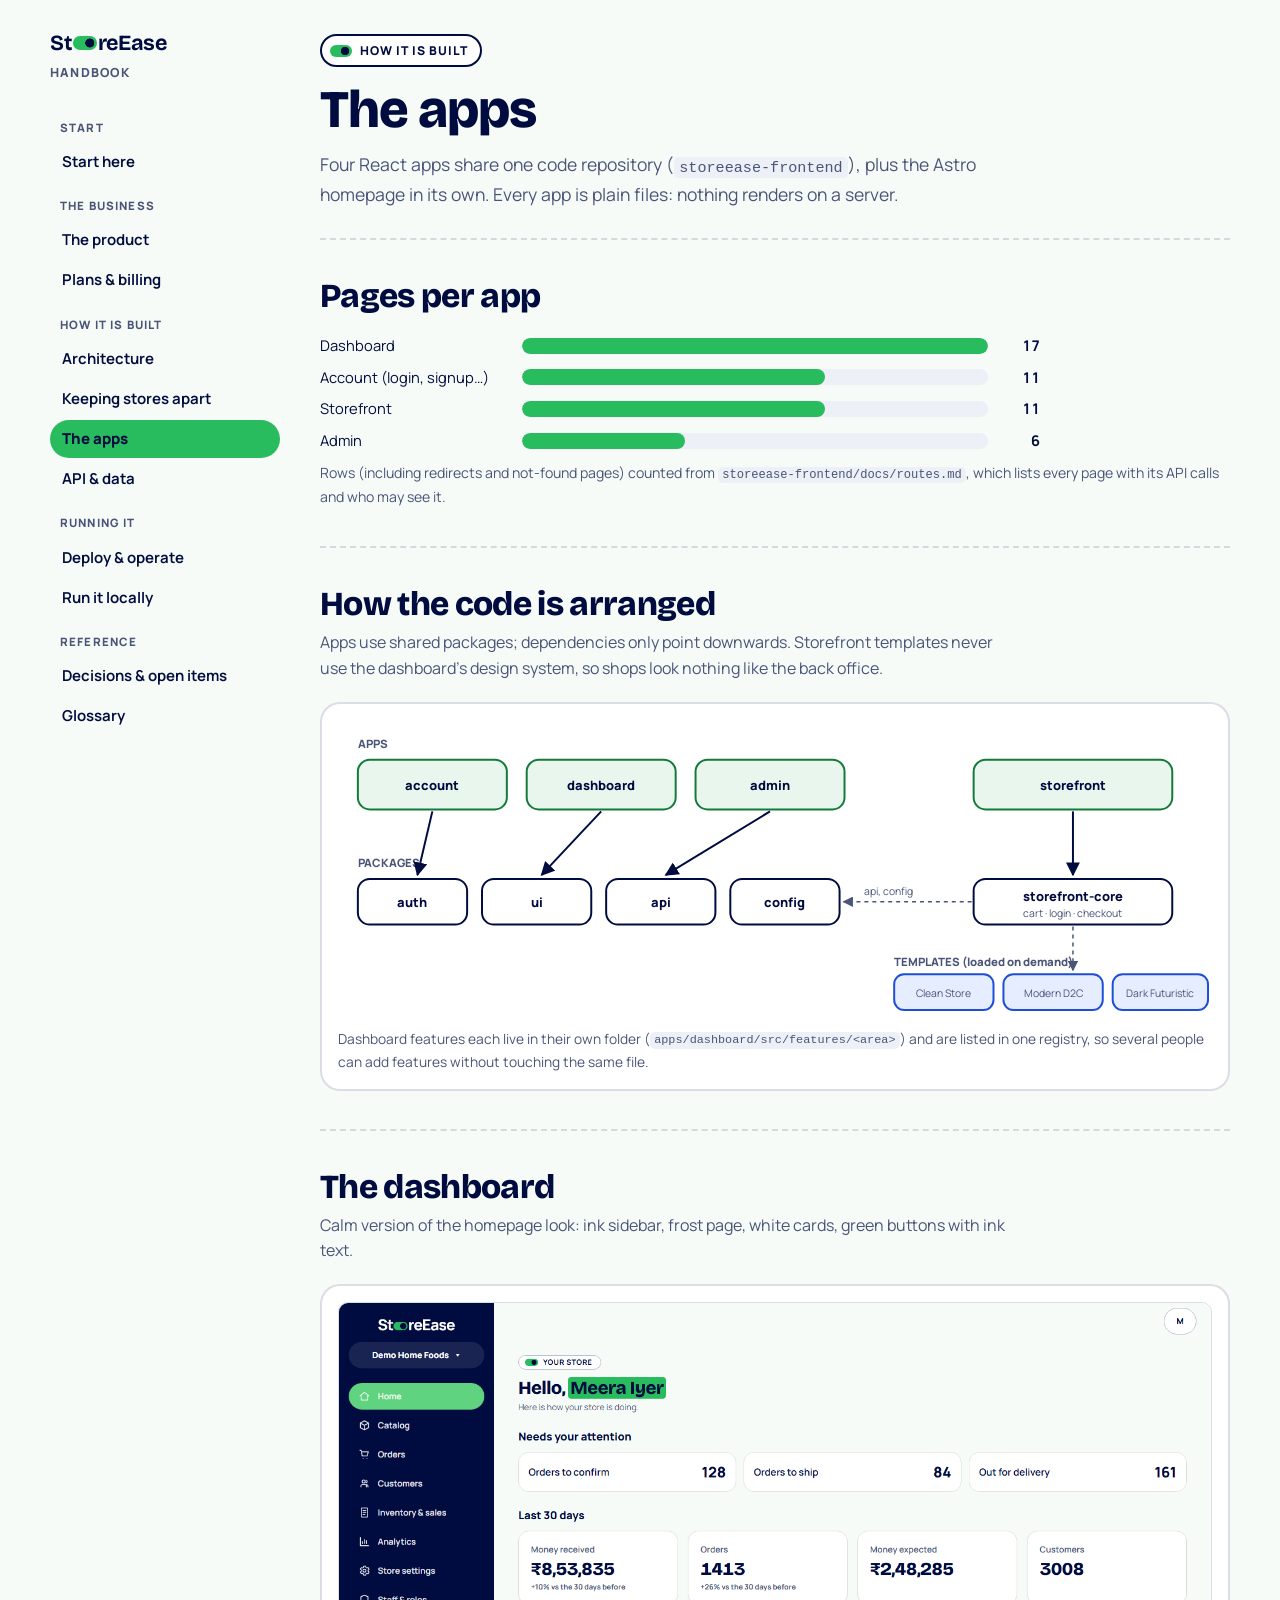
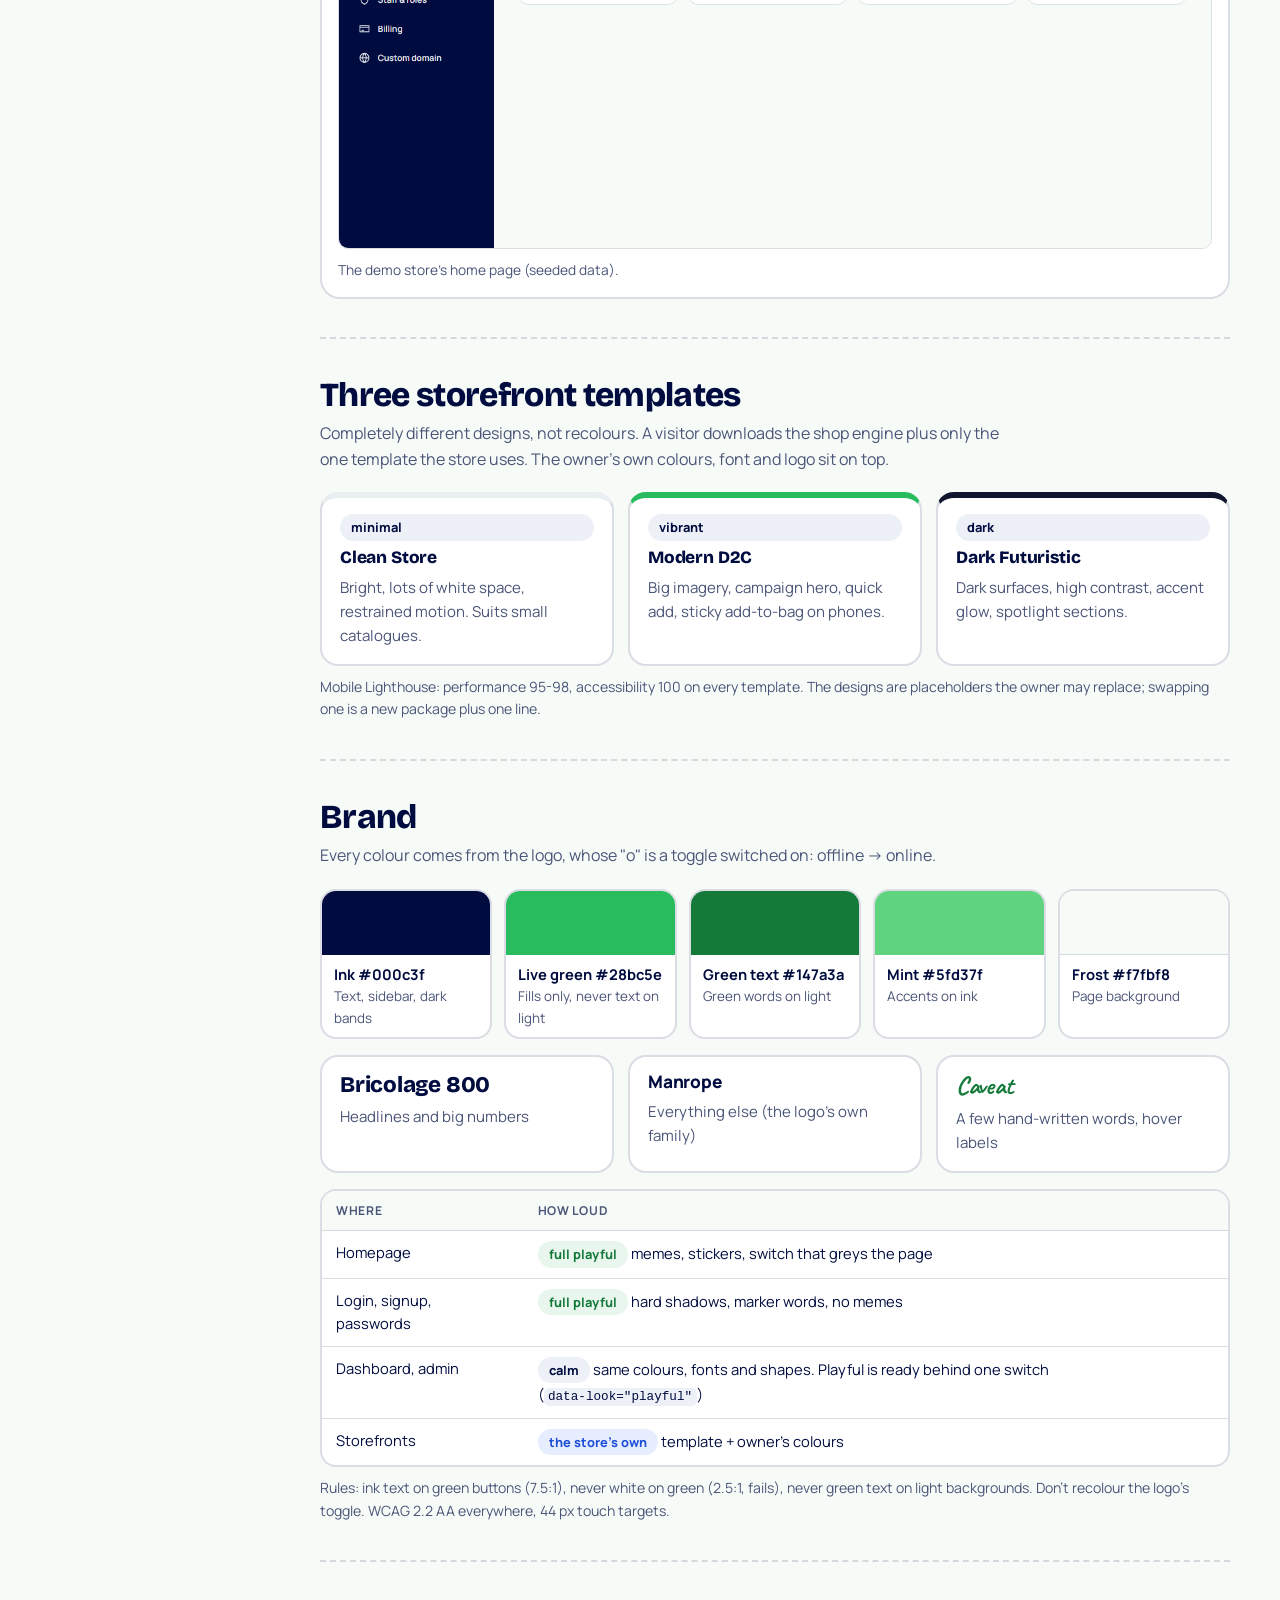
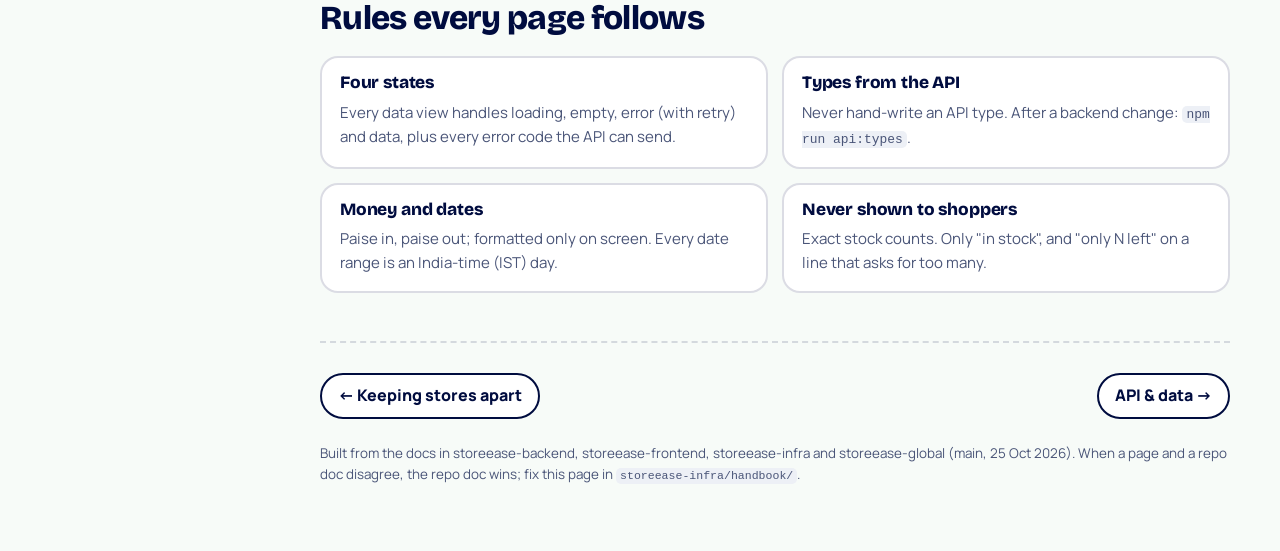
==== apps.html @ 4b49fdd0 "StoreEase handbook for GitHub Pages" ====
<!doctype html>
<html lang="en-IN">
<head>
<meta name="robots" content="noindex, nofollow">
<meta charset="utf-8">
<meta name="viewport" content="width=device-width, initial-scale=1, viewport-fit=cover">
<title>The Apps · StoreEase Handbook</title>
<meta name="claude:viewport-fit-sides" content="cover">
<link rel="preconnect" href="https://fonts.googleapis.com"><link rel="stylesheet" href="https://fonts.googleapis.com/css2?family=Bricolage+Grotesque:opsz,wght@12..96,800&family=Manrope:wght@400;500;600;700;800&family=Caveat:wght@700&display=swap">
<link rel="stylesheet" href="assets/handbook.css">
</head>
<body>
<div class="frame">
<aside class="side">
<a class="brand" href="index.html"><b>St<i></i>reEase</b><span>Handbook</span></a>
<nav class="nav" aria-label="Handbook pages">
<div class="grp">Start</div>
<a href="index.html">Start here</a>
<div class="grp">The business</div>
<a href="product.html">The product</a>
<a href="pricing.html">Plans & billing</a>
<div class="grp">How it is built</div>
<a href="architecture.html">Architecture</a>
<a href="tenancy.html">Keeping stores apart</a>
<a href="apps.html" aria-current="page">The apps</a>
<a href="backend.html">API & data</a>
<div class="grp">Running it</div>
<a href="deploy.html">Deploy & operate</a>
<a href="local.html">Run it locally</a>
<div class="grp">Reference</div>
<a href="decisions.html">Decisions & open items</a>
<a href="glossary.html">Glossary</a>
</nav>
</aside>
<main>
<header class="top">
  <span class="eyebrow">How it is built</span>
  <h1>The apps</h1>
  <p class="lead">Four React apps share one code repository (<code>storeease-frontend</code>), plus the Astro homepage in its own. Every app is plain files: nothing renders on a server.</p>
</header>

<section>
  <div class="sec-head"><h2>Pages per app</h2></div>
  <div class="bars" role="list">
    <div class="bar" role="listitem"><span>Dashboard</span><div class="t"><i style="width:100%"></i></div><b>17</b></div>
    <div class="bar" role="listitem"><span>Account (login, signup…)</span><div class="t"><i style="width:65%"></i></div><b>11</b></div>
    <div class="bar" role="listitem"><span>Storefront</span><div class="t"><i style="width:65%"></i></div><b>11</b></div>
    <div class="bar" role="listitem"><span>Admin</span><div class="t"><i style="width:35%"></i></div><b>6</b></div>
  </div>
  <p class="muted small" style="margin-top:10px">Rows (including redirects and not-found pages) counted from <code>storeease-frontend/docs/routes.md</code>, which lists every page with its API calls and who may see it.</p>
</section>

<section>
  <div class="sec-head"><h2>How the code is arranged</h2><p>Apps use shared packages; dependencies only point downwards. Storefront templates never use the dashboard's design system, so shops look nothing like the back office.</p></div>
  <figure class="fig" style="margin:0">
    <svg class="wide" viewBox="0 0 880 300" role="img" aria-label="Apps account, dashboard, admin use auth, ui, api, config packages; storefront uses storefront-core which lazy loads three templates">
      <defs><marker id="d1" viewBox="0 0 10 10" refX="9" refY="5" markerWidth="7" markerHeight="7" orient="auto"><path d="M0,0L10,5L0,10z" class="arrow"/></marker>
      <marker id="d2" viewBox="0 0 10 10" refX="9" refY="5" markerWidth="7" markerHeight="7" orient="auto"><path d="M0,0L10,5L0,10z" class="arrow-m"/></marker></defs>
      <text x="20" y="28" class="t-s" font-weight="800">APPS</text>
      <rect x="20" y="40" width="150" height="50" rx="12" class="box-g"/><text x="95" y="70" text-anchor="middle" class="t-b">account</text>
      <rect x="190" y="40" width="150" height="50" rx="12" class="box-g"/><text x="265" y="70" text-anchor="middle" class="t-b">dashboard</text>
      <rect x="360" y="40" width="150" height="50" rx="12" class="box-g"/><text x="435" y="70" text-anchor="middle" class="t-b">admin</text>
      <rect x="640" y="40" width="200" height="50" rx="12" class="box-g"/><text x="740" y="70" text-anchor="middle" class="t-b">storefront</text>
      <text x="20" y="148" class="t-s" font-weight="800">PACKAGES</text>
      <rect x="20" y="160" width="110" height="46" rx="12" class="box"/><text x="75" y="188" text-anchor="middle" class="t-b">auth</text>
      <rect x="145" y="160" width="110" height="46" rx="12" class="box"/><text x="200" y="188" text-anchor="middle" class="t-b">ui</text>
      <rect x="270" y="160" width="110" height="46" rx="12" class="box"/><text x="325" y="188" text-anchor="middle" class="t-b">api</text>
      <rect x="395" y="160" width="110" height="46" rx="12" class="box"/><text x="450" y="188" text-anchor="middle" class="t-b">config</text>
      <rect x="640" y="160" width="200" height="46" rx="12" class="box"/><text x="740" y="182" text-anchor="middle" class="t-b">storefront-core</text><text x="740" y="198" text-anchor="middle" class="t-xs">cart · login · checkout</text>
      <path d="M95 92 L80 156" class="wire" marker-end="url(#d1)"/><path d="M265 92 L205 156" class="wire" marker-end="url(#d1)"/><path d="M435 92 L330 156" class="wire" marker-end="url(#d1)"/>
      <path d="M740 92 V156" class="wire" marker-end="url(#d1)"/><path d="M638 183 H509" class="wire-d" marker-end="url(#d2)"/><text x="530" y="176" class="t-xs">api, config</text>
      <text x="560" y="248" class="t-s" font-weight="800">TEMPLATES (loaded on demand)</text>
      <rect x="560" y="256" width="100" height="36" rx="10" class="box-i"/><text x="610" y="279" text-anchor="middle" class="t-xs">Clean Store</text>
      <rect x="670" y="256" width="100" height="36" rx="10" class="box-i"/><text x="720" y="279" text-anchor="middle" class="t-xs">Modern D2C</text>
      <rect x="780" y="256" width="96" height="36" rx="10" class="box-i"/><text x="828" y="279" text-anchor="middle" class="t-xs">Dark Futuristic</text>
      <path d="M740 208 V252" class="wire-d" marker-end="url(#d2)"/>
    </svg>
    <figcaption>Dashboard features each live in their own folder (<code>apps/dashboard/src/features/&lt;area&gt;</code>) and are listed in one registry, so several people can add features without touching the same file.</figcaption>
  </figure>
</section>

<section>
  <div class="sec-head"><h2>The dashboard</h2><p>Calm version of the homepage look: ink sidebar, frost page, white cards, green buttons with ink text.</p></div>
  <figure class="fig" style="margin:0"><img src="assets/dashboard-home.png" alt="Dashboard home of the demo store: greeting, orders to confirm, ship and deliver, money received, orders, money expected and customers for the last 30 days" width="1440" height="900" loading="lazy"><figcaption>The demo store's home page (seeded data).</figcaption></figure>
</section>

<section>
  <div class="sec-head"><h2>Three storefront templates</h2><p>Completely different designs, not recolours. A visitor downloads the shop engine plus only the one template the store uses. The owner's own colours, font and logo sit on top.</p></div>
  <div class="grid g3">
    <div class="card" style="border-top:6px solid #e9eef0"><span class="chip">minimal</span><h3>Clean Store</h3><p>Bright, lots of white space, restrained motion. Suits small catalogues.</p></div>
    <div class="card" style="border-top:6px solid var(--green)"><span class="chip">vibrant</span><h3>Modern D2C</h3><p>Big imagery, campaign hero, quick add, sticky add-to-bag on phones.</p></div>
    <div class="card" style="border-top:6px solid #10162e"><span class="chip">dark</span><h3>Dark Futuristic</h3><p>Dark surfaces, high contrast, accent glow, spotlight sections.</p></div>
  </div>
  <p class="muted small" style="margin-top:10px">Mobile Lighthouse: performance 95-98, accessibility 100 on every template. The designs are placeholders the owner may replace; swapping one is a new package plus one line.</p>
</section>

<section>
  <div class="sec-head"><h2>Brand</h2><p>Every colour comes from the logo, whose "o" is a toggle switched on: offline → online.</p></div>
  <div class="sw">
    <div><i style="background:#000c3f"></i><p><b>Ink #000c3f</b>Text, sidebar, dark bands</p></div>
    <div><i style="background:#28bc5e"></i><p><b>Live green #28bc5e</b>Fills only, never text on light</p></div>
    <div><i style="background:#147a3a"></i><p><b>Green text #147a3a</b>Green words on light</p></div>
    <div><i style="background:#5fd37f"></i><p><b>Mint #5fd37f</b>Accents on ink</p></div>
    <div><i style="background:#f7fbf8;border-bottom:1px solid var(--line)"></i><p><b>Frost #f7fbf8</b>Page background</p></div>
  </div>
  <div class="grid g3" style="margin-top:16px">
    <div class="card"><h3 style="font-family:var(--font-display);font-size:1.4rem">Bricolage 800</h3><p>Headlines and big numbers</p></div>
    <div class="card"><h3 style="font-family:var(--font-body)">Manrope</h3><p>Everything else (the logo's own family)</p></div>
    <div class="card"><h3 class="script" style="font-size:1.6rem">Caveat</h3><p>A few hand-written words, hover labels</p></div>
  </div>
  <div class="tbl" style="margin-top:16px"><table>
    <thead><tr><th>Where</th><th>How loud</th></tr></thead>
    <tbody>
      <tr><td>Homepage</td><td><span class="chip c-ok">full playful</span> memes, stickers, switch that greys the page</td></tr>
      <tr><td>Login, signup, passwords</td><td><span class="chip c-ok">full playful</span> hard shadows, marker words, no memes</td></tr>
      <tr><td>Dashboard, admin</td><td><span class="chip">calm</span> same colours, fonts and shapes. Playful is ready behind one switch (<code>data-look="playful"</code>)</td></tr>
      <tr><td>Storefronts</td><td><span class="chip c-info">the store's own</span> template + owner's colours</td></tr>
    </tbody></table></div>
  <p class="muted small" style="margin-top:10px">Rules: ink text on green buttons (7.5:1), never white on green (2.5:1, fails), never green text on light backgrounds. Don't recolour the logo's toggle. WCAG 2.2 AA everywhere, 44 px touch targets.</p>
</section>

<section>
  <div class="sec-head"><h2>Rules every page follows</h2></div>
  <div class="grid g2">
    <div class="card"><h3>Four states</h3><p>Every data view handles loading, empty, error (with retry) and data, plus every error code the API can send.</p></div>
    <div class="card"><h3>Types from the API</h3><p>Never hand-write an API type. After a backend change: <code>npm run api:types</code>.</p></div>
    <div class="card"><h3>Money and dates</h3><p>Paise in, paise out; formatted only on screen. Every date range is an India-time (IST) day.</p></div>
    <div class="card"><h3>Never shown to shoppers</h3><p>Exact stock counts. Only "in stock", and "only N left" on a line that asks for too many.</p></div>
  </div>
</section>

<nav class="pager" aria-label="Next and previous page"><a href="tenancy.html">← Keeping stores apart</a><a href="backend.html">API & data →</a></nav>
<footer class="foot">Built from the docs in storeease-backend, storeease-frontend, storeease-infra and storeease-global (main, 25 Oct 2026). When a page and a repo doc disagree, the repo doc wins; fix this page in <code>storeease-infra/handbook/</code>.</footer>
</main>
</div>
</body>
</html>
---- assets/handbook.css ----
/* StoreEase Handbook. Layout: sticky page list on the left (top strip on phones), one reading column.
   Brand tokens copied from storeease-global/src/styles/tokens.css: ink, live green, mint, frost.
   Type: Bricolage Grotesque 800 (display), Manrope (body), Caveat (one accent line per page). */
:root{
  --ink:#000c3f; --green:#28bc5e; --green-text:#147a3a; --mint:#5fd37f;
  --bg:#f7fbf8; --paper:#ffffff; --fg:#000c3f; --muted:#4a5578; --line:rgb(0 12 63 / .14);
  --tint:#e8f6ed; --chip:#edf0f6; --shadow:#000c3f;
  --warn:#8a4b00; --warn-tint:#fff1d6; --danger:#b42318; --danger-tint:#fde8e6; --info:#1d4ed8; --info-tint:#e6edff;
  --font-display:'Bricolage Grotesque','Manrope',system-ui,sans-serif;
  --font-body:'Manrope',system-ui,-apple-system,'Segoe UI',sans-serif;
  --font-script:'Caveat','Segoe Print',cursive;
  --mono:ui-monospace,'Cascadia Mono',Consolas,monospace;
  color-scheme:light;
}
@media (prefers-color-scheme: dark){:root:not([data-theme="light"]){
  --bg:#050c2b; --paper:#0d1640; --fg:#eef4f0; --muted:#a9b3d1; --line:rgb(238 244 240 / .16);
  --tint:#0f3322; --chip:#1a2452; --shadow:#000000; --green-text:#5fd37f;
  --warn:#ffc46b; --warn-tint:#3a2a0c; --danger:#ff8a80; --danger-tint:#3d1512; --info:#93b0ff; --info-tint:#16245a; color-scheme:dark}}
:root[data-theme="dark"]{
  --bg:#050c2b; --paper:#0d1640; --fg:#eef4f0; --muted:#a9b3d1; --line:rgb(238 244 240 / .16);
  --tint:#0f3322; --chip:#1a2452; --shadow:#000000; --green-text:#5fd37f;
  --warn:#ffc46b; --warn-tint:#3a2a0c; --danger:#ff8a80; --danger-tint:#3d1512; --info:#93b0ff; --info-tint:#16245a; color-scheme:dark}

*{box-sizing:border-box}
html{scroll-padding-top:72px}
body{margin:0;background:var(--bg);color:var(--fg);font-family:var(--font-body);font-size:16px;line-height:1.6;
  padding-left:max(16px,env(safe-area-inset-left,0px));padding-right:max(16px,env(safe-area-inset-right,0px))}
h1,h2,h3{font-family:var(--font-display);font-weight:800;letter-spacing:-.02em;line-height:1.08;text-wrap:balance;margin:0}
h1{font-size:clamp(2rem,1.3rem + 3vw,3.3rem)}
h2{font-size:clamp(1.5rem,1.15rem + 1.4vw,2.1rem)}
h3{font-size:1.08rem;letter-spacing:-.01em}
p{margin:0}
a{color:var(--green-text);text-underline-offset:3px}
code{font-family:var(--mono);font-size:.86em;background:var(--chip);padding:.1em .35em;border-radius:5px;overflow-wrap:anywhere}
pre{margin:0;background:var(--chip);border-radius:12px;padding:12px 14px;overflow-x:auto;font-family:var(--mono);font-size:.84rem;line-height:1.55}
pre code{background:none;padding:0}
:focus-visible{outline:3px solid var(--info);outline-offset:2px;border-radius:6px}

/* frame */
.frame{max-width:1180px;margin:0 auto;display:grid;grid-template-columns:230px minmax(0,1fr);gap:40px}
.side{position:sticky;top:0;align-self:start;height:100vh;overflow-y:auto;padding-block:26px 30px}
.brand{display:flex;flex-direction:column;gap:2px;text-decoration:none;color:var(--fg);margin-bottom:22px}
.brand b{font-family:var(--font-display);font-size:1.35rem;letter-spacing:-.02em}
.brand b i{font-style:normal;display:inline-block;width:1.15em;height:.62em;border-radius:999px;background:var(--green) radial-gradient(circle at 70% 50%,var(--ink) 0 .2em,transparent .22em);vertical-align:.02em;margin:0 .02em}
.brand span{font-size:.78rem;font-weight:800;letter-spacing:.1em;text-transform:uppercase;color:var(--muted)}
.nav{display:grid;gap:2px}
.nav .grp{font-size:.72rem;font-weight:800;letter-spacing:.1em;text-transform:uppercase;color:var(--muted);margin:14px 0 4px 10px}
.nav a{display:block;text-decoration:none;color:var(--fg);font-weight:650;font-size:.94rem;padding:7px 12px;border-radius:999px}
.nav a:hover{background:var(--tint)}
.nav a[aria-current="page"]{background:var(--green);color:var(--ink);font-weight:800}
main{padding-block:34px 70px;min-width:0}
@media (max-width:980px){
  .frame{grid-template-columns:1fr;gap:0}
  .side{position:sticky;top:env(safe-area-inset-top,0px);height:auto;z-index:5;background:var(--bg);padding-block:10px;border-bottom:2px solid var(--line);
    display:flex;align-items:center;gap:14px;overflow-x:auto;scrollbar-width:none;margin-inline:calc(-1 * max(16px,env(safe-area-inset-left,0px)));padding-inline:16px}
  .brand{margin:0;flex:none}
  .brand span{display:none}
  .nav{display:flex;gap:6px;flex:none}
  .nav .grp{display:none}
  .nav a{white-space:nowrap;border:2px solid var(--line)}
  body::before{content:"";position:fixed;inset:0 0 auto;height:env(safe-area-inset-top,0px);z-index:10;background:var(--bg)}
}

/* page parts */
.eyebrow{display:inline-flex;align-items:center;gap:8px;padding:5px 12px 5px 8px;border:2px solid var(--fg);border-radius:999px;font-size:.76rem;font-weight:800;letter-spacing:.08em;text-transform:uppercase;background:var(--paper);margin-bottom:14px}
.eyebrow::before{content:"";width:22px;height:12px;border-radius:999px;background:var(--green) radial-gradient(circle at 15px 6px,var(--ink) 0 4px,transparent 4.5px)}
.hl{background:var(--green);color:var(--ink);padding:0 .14em;border-radius:.18em;-webkit-box-decoration-break:clone;box-decoration-break:clone}
.script{font-family:var(--font-script);color:var(--green-text);font-size:1.45em;line-height:1}
.lead{font-size:1.1rem;color:var(--muted);max-width:64ch;margin-top:12px}
.muted{color:var(--muted)}
.small{font-size:.88rem}
section{padding-block:38px;border-top:2px dashed var(--line)}
header.top{padding-bottom:30px}
.sec-head{display:grid;gap:8px;margin-bottom:20px;max-width:70ch}
.sec-head p{color:var(--muted)}
.prose{max-width:68ch;display:grid;gap:12px}
.prose ul{margin:0;padding-left:20px;display:grid;gap:6px}

/* grids & cards */
.grid{display:grid;gap:14px}
.g2{grid-template-columns:repeat(2,minmax(0,1fr))}
.g3{grid-template-columns:repeat(3,minmax(0,1fr))}
.g4{grid-template-columns:repeat(4,minmax(0,1fr))}
@media (max-width:860px){.g3,.g4{grid-template-columns:repeat(2,minmax(0,1fr))}}
@media (max-width:560px){.g2,.g3,.g4{grid-template-columns:1fr}}
.card{background:var(--paper);border:2px solid var(--line);border-radius:18px;padding:16px 18px;display:grid;gap:8px;align-content:start;min-width:0}
.card p,.card li{color:var(--muted);font-size:.94rem}
.card ul{margin:0;padding-left:18px;display:grid;gap:4px}
.card .ic{font-size:1.7rem;line-height:1}
.card.bold{border-color:var(--fg);box-shadow:4px 4px 0 var(--shadow)}
.card.green{background:var(--tint);border-color:var(--green-text)}
a.card{text-decoration:none;color:var(--fg);transition:transform .15s,box-shadow .15s}
a.card:hover{transform:translate(-2px,-2px);box-shadow:5px 5px 0 var(--shadow);border-color:var(--fg)}
a.card .go{font-weight:800;color:var(--green-text);font-size:.9rem}
.stat{background:var(--paper);border:2px solid var(--fg);border-radius:16px;padding:14px 16px;box-shadow:4px 4px 0 var(--shadow)}
.stat b{display:block;font-family:var(--font-display);font-size:1.9rem;line-height:1.05;font-variant-numeric:tabular-nums}
.stat span{font-size:.86rem;color:var(--muted);font-weight:650}

/* chips */
.chips{display:flex;flex-wrap:wrap;gap:6px}
.chip{display:inline-flex;align-items:center;gap:6px;padding:3px 11px;border-radius:999px;font-size:.8rem;font-weight:750;background:var(--chip);color:var(--fg);white-space:nowrap}
.c-ok{background:var(--tint);color:var(--green-text)}
.c-warn{background:var(--warn-tint);color:var(--warn)}
.c-bad{background:var(--danger-tint);color:var(--danger)}
.c-info{background:var(--info-tint);color:var(--info)}

/* callouts */
.callout{border-radius:16px;padding:14px 16px;display:grid;gap:4px;font-size:.95rem;max-width:72ch}
.callout b{font-size:1rem}
.callout.warn{background:var(--warn-tint);color:var(--warn)}
.callout.bad{background:var(--danger-tint);color:var(--danger)}
.callout.info{background:var(--info-tint);color:var(--info)}
.callout.ok{background:var(--tint);color:var(--green-text)}

/* tables */
.tbl{overflow-x:auto;border:2px solid var(--line);border-radius:16px;background:var(--paper)}
table{border-collapse:collapse;width:100%;font-size:.92rem}
th,td{text-align:left;padding:10px 14px;border-bottom:1px solid var(--line);vertical-align:top}
th{font-size:.76rem;letter-spacing:.06em;text-transform:uppercase;color:var(--muted);background:var(--bg)}
tr:last-child td{border-bottom:0}
td.num{font-variant-numeric:tabular-nums;text-align:right;white-space:nowrap}

/* flows (CSS diagrams that wrap on phones) */
.flow{display:flex;flex-wrap:wrap;align-items:stretch;gap:8px}
.flow .step{flex:1 1 140px;background:var(--paper);border:2px solid var(--fg);border-radius:14px;padding:10px 12px;display:grid;gap:3px;align-content:start;min-width:0}
.flow .step b{font-size:.95rem}
.flow .step span{font-size:.84rem;color:var(--muted)}
.flow .step.g{background:var(--tint);border-color:var(--green-text)}
.flow .step.w{background:var(--warn-tint);border-color:var(--warn)}
.flow .step.r{background:var(--danger-tint);border-color:var(--danger)}
.flow .arr{align-self:center;font-weight:800;color:var(--muted);flex:none}
@media (max-width:560px){.flow{flex-direction:column}.flow .arr{transform:rotate(90deg);align-self:center}}
.n{display:inline-grid;place-items:center;width:24px;height:24px;border-radius:50%;background:var(--ink);color:#f7fbf8;font-size:.78rem;font-weight:800;flex:none}
:root[data-theme="dark"] .n{background:var(--green);color:var(--ink)}
@media (prefers-color-scheme: dark){:root:not([data-theme="light"]) .n{background:var(--green);color:var(--ink)}}

/* figures */
.fig{margin:0;background:var(--paper);border:2px solid var(--line);border-radius:20px;padding:16px;overflow-x:auto}
.fig svg{display:block;width:100%;height:auto}
.fig svg.wide{min-width:720px}
.fig figcaption{font-size:.86rem;color:var(--muted);margin-top:10px}
.fig img{display:block;width:100%;height:auto;border-radius:10px;border:1px solid var(--line)}
svg text{font-family:var(--font-body);fill:var(--fg)}
svg .t-h{font-family:var(--font-display);font-weight:800;font-size:15px}
svg .t-s{font-size:11.5px;fill:var(--muted)}
svg .t-xs{font-size:10.5px;fill:var(--muted)}
svg .t-b{font-weight:800;font-size:13px}
svg .box{fill:var(--paper);stroke:var(--fg);stroke-width:2}
svg .box-g{fill:var(--tint);stroke:var(--green-text);stroke-width:2}
svg .box-i{fill:var(--info-tint);stroke:var(--info);stroke-width:2}
svg .box-w{fill:var(--warn-tint);stroke:var(--warn);stroke-width:2}
svg .box-r{fill:var(--danger-tint);stroke:var(--danger);stroke-width:2}
svg .zone{fill:none;stroke:var(--muted);stroke-width:1.5;stroke-dasharray:6 5}
svg .wire{stroke:var(--fg);stroke-width:2;fill:none}
svg .wire-g{stroke:var(--green);stroke-width:3;fill:none}
svg .wire-d{stroke:var(--muted);stroke-width:1.5;fill:none;stroke-dasharray:4 4}
svg .arrow{fill:var(--fg)} svg .arrow-g{fill:var(--green)} svg .arrow-m{fill:var(--muted)}
svg .pill{fill:var(--chip)} svg .track{fill:var(--green)} svg .ink{fill:#000c3f}

/* bars */
.bars{display:grid;gap:8px;max-width:720px}
.bar{display:grid;grid-template-columns:190px minmax(0,1fr) 40px;gap:12px;align-items:center;font-size:.92rem}
.bar .t{height:16px;background:var(--chip);border-radius:999px;overflow:hidden}
.bar .t i{display:block;height:100%;background:var(--green);border-radius:999px}
.bar b{font-variant-numeric:tabular-nums;text-align:right}
@media (max-width:520px){.bar{grid-template-columns:1fr 40px}.bar .t{grid-column:1/-1;order:3}}

/* swatches */
.sw{display:grid;grid-template-columns:repeat(auto-fill,minmax(150px,1fr));gap:12px}
.sw div{border:2px solid var(--line);border-radius:16px;overflow:hidden;background:var(--paper)}
.sw i{display:block;height:64px}
.sw p{padding:8px 12px;font-size:.84rem;color:var(--muted)}
.sw p b{display:block;color:var(--fg);font-size:.92rem}

/* pager */
.pager{display:flex;justify-content:space-between;gap:12px;flex-wrap:wrap;padding-top:30px;border-top:2px dashed var(--line);margin-top:10px}
.pager a{text-decoration:none;font-weight:800;border:2px solid var(--fg);border-radius:999px;padding:8px 16px;color:var(--fg);background:var(--paper)}
.pager a:hover{background:var(--green);color:var(--ink)}
footer.foot{margin-top:24px;font-size:.84rem;color:var(--muted)}
@media (prefers-reduced-motion:reduce){*{transition:none!important}}
/* phones: wide tables scroll inside their box instead of squeezing code letter by letter */
.tbl table:has(thead){min-width:620px}
td code{overflow-wrap:normal;white-space:nowrap}
.tbl table:not(:has(thead)) td:first-child{width:30%;min-width:120px}
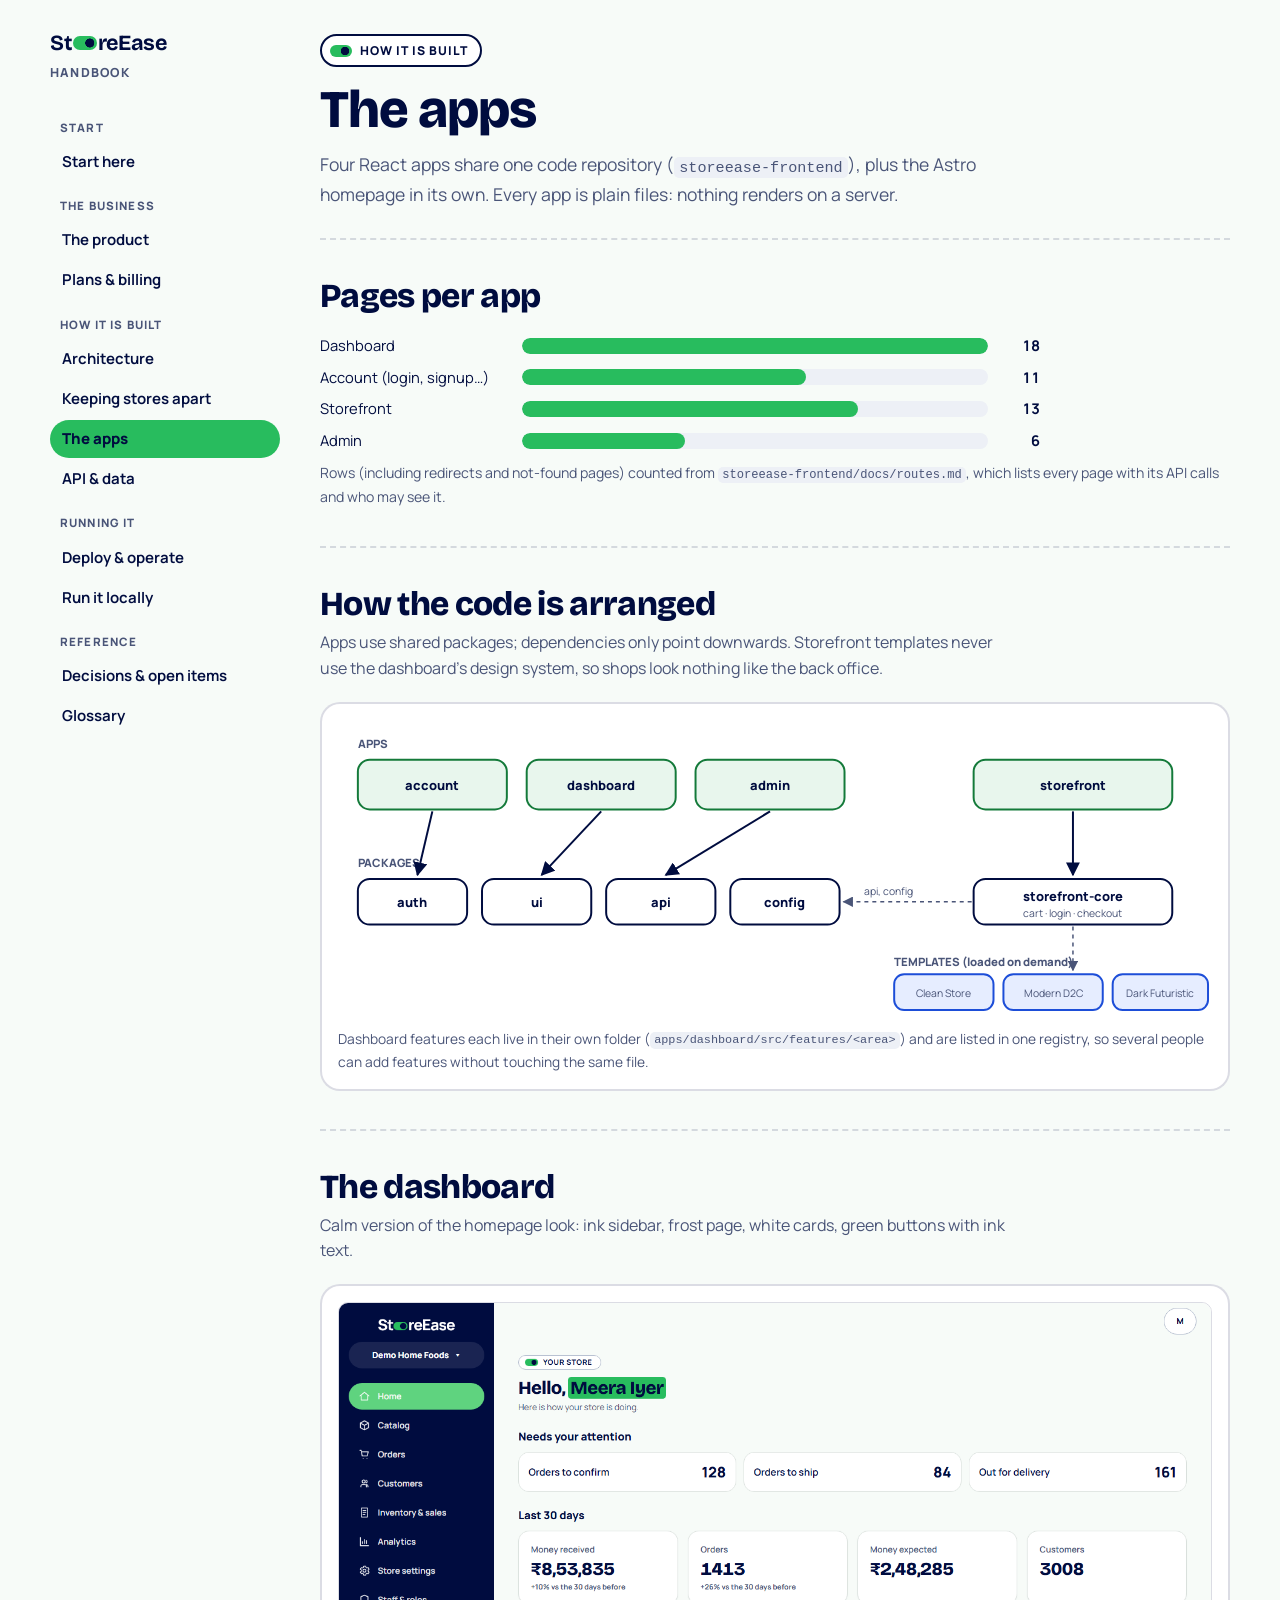
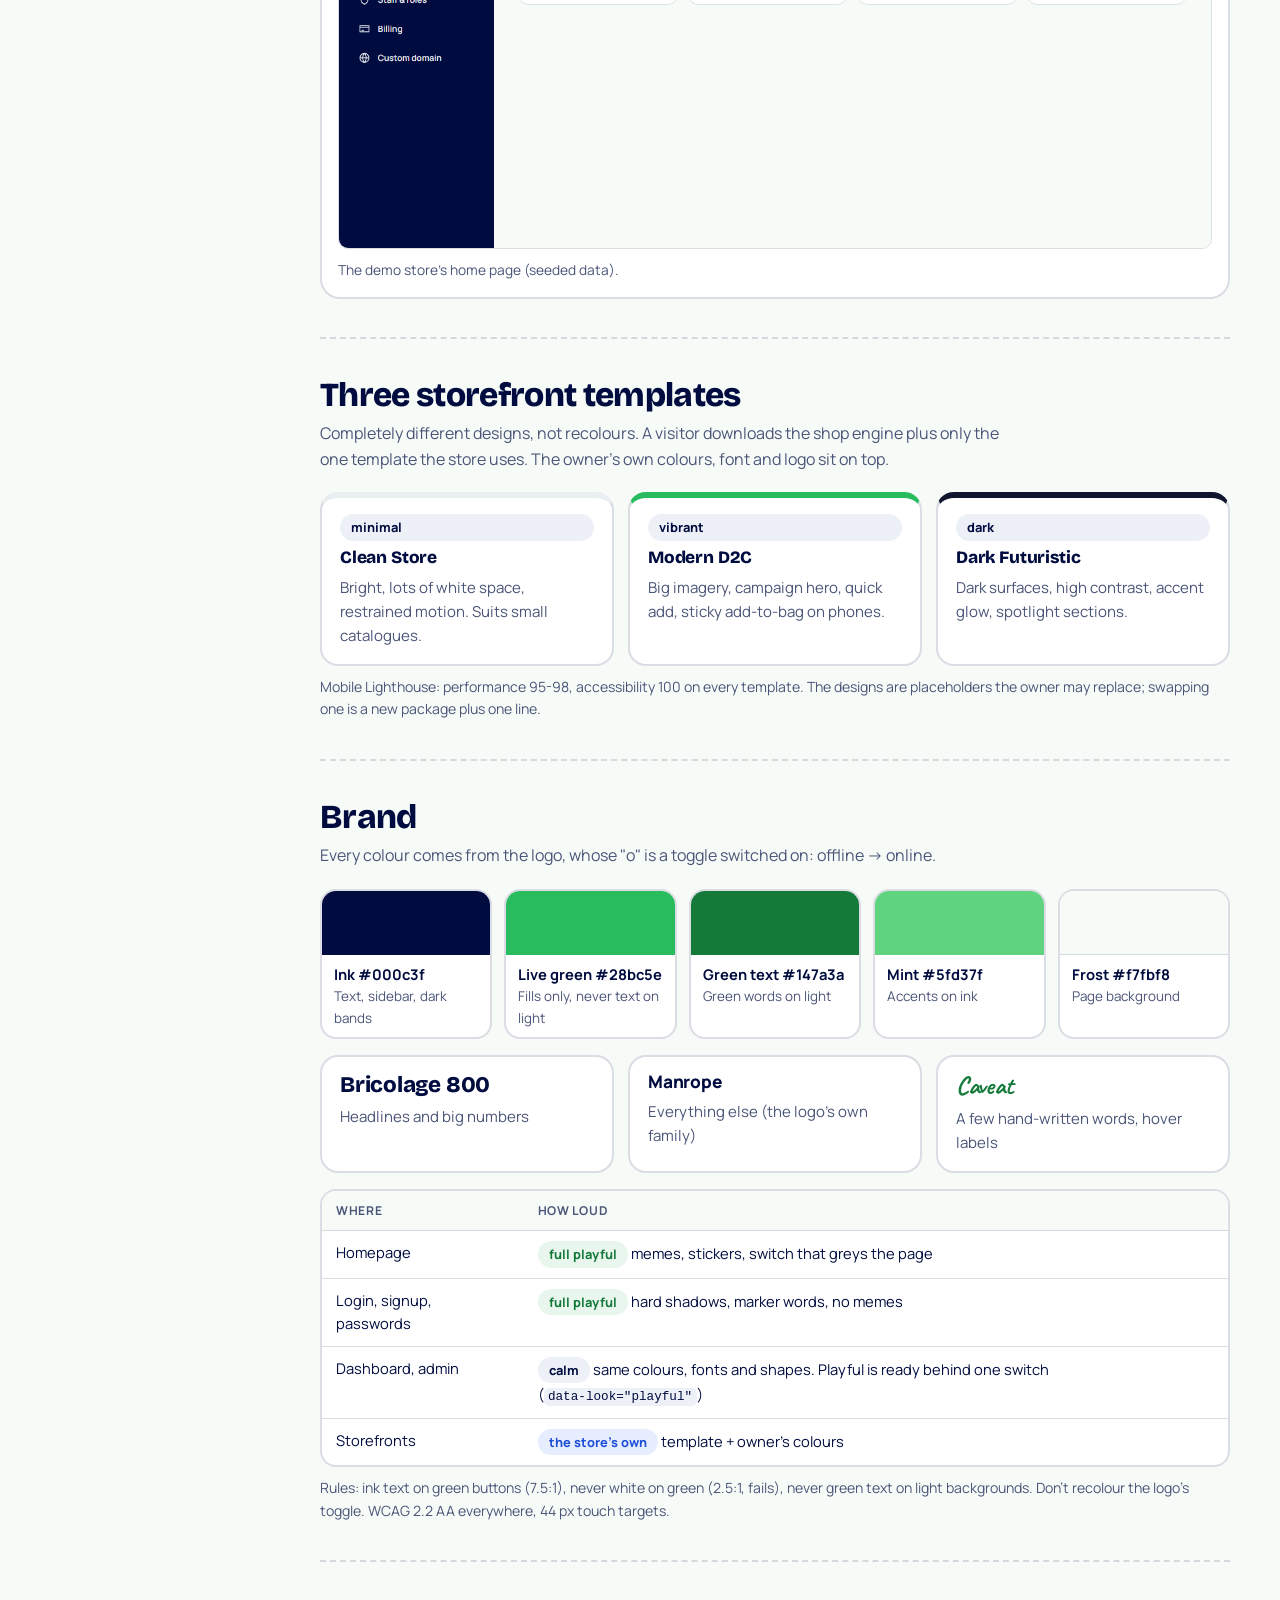
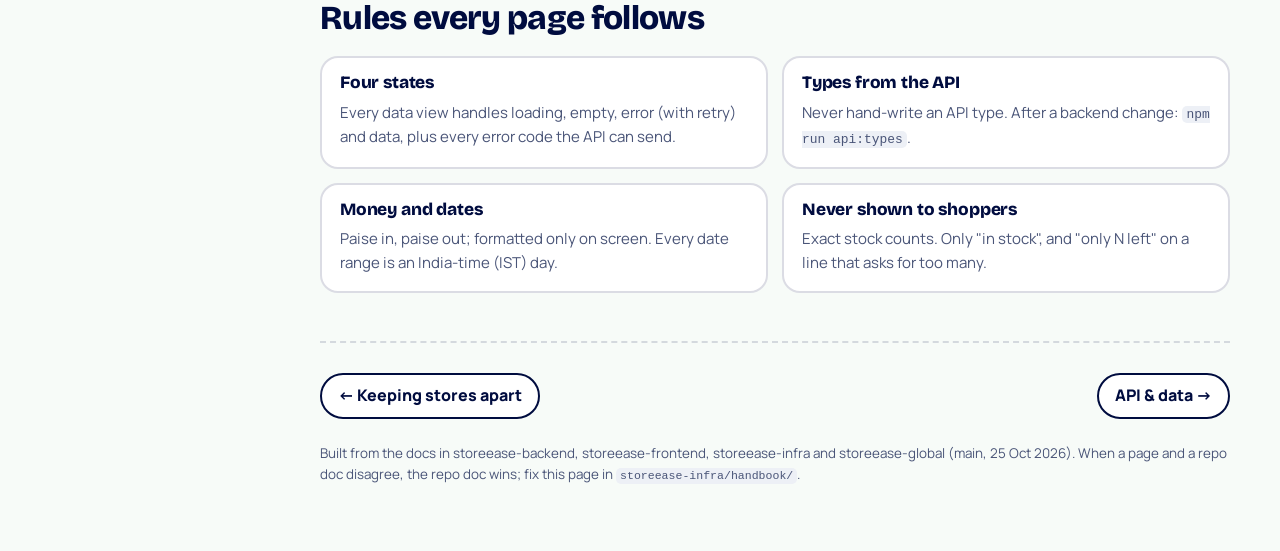
==== commit cc97acb5: "Handbook: round 3 (shop payments, returns and replacements, private bucket, Razorpay go-live) Co-Aut" ====
--- a/apps.html
+++ b/apps.html
@@ -42,9 +42,9 @@
 <section>
   <div class="sec-head"><h2>Pages per app</h2></div>
   <div class="bars" role="list">
-    <div class="bar" role="listitem"><span>Dashboard</span><div class="t"><i style="width:100%"></i></div><b>17</b></div>
-    <div class="bar" role="listitem"><span>Account (login, signup…)</span><div class="t"><i style="width:65%"></i></div><b>11</b></div>
-    <div class="bar" role="listitem"><span>Storefront</span><div class="t"><i style="width:65%"></i></div><b>11</b></div>
+    <div class="bar" role="listitem"><span>Dashboard</span><div class="t"><i style="width:100%"></i></div><b>18</b></div>
+    <div class="bar" role="listitem"><span>Account (login, signup…)</span><div class="t"><i style="width:61%"></i></div><b>11</b></div>
+    <div class="bar" role="listitem"><span>Storefront</span><div class="t"><i style="width:72%"></i></div><b>13</b></div>
     <div class="bar" role="listitem"><span>Admin</span><div class="t"><i style="width:35%"></i></div><b>6</b></div>
   </div>
   <p class="muted small" style="margin-top:10px">Rows (including redirects and not-found pages) counted from <code>storeease-frontend/docs/routes.md</code>, which lists every page with its API calls and who may see it.</p>
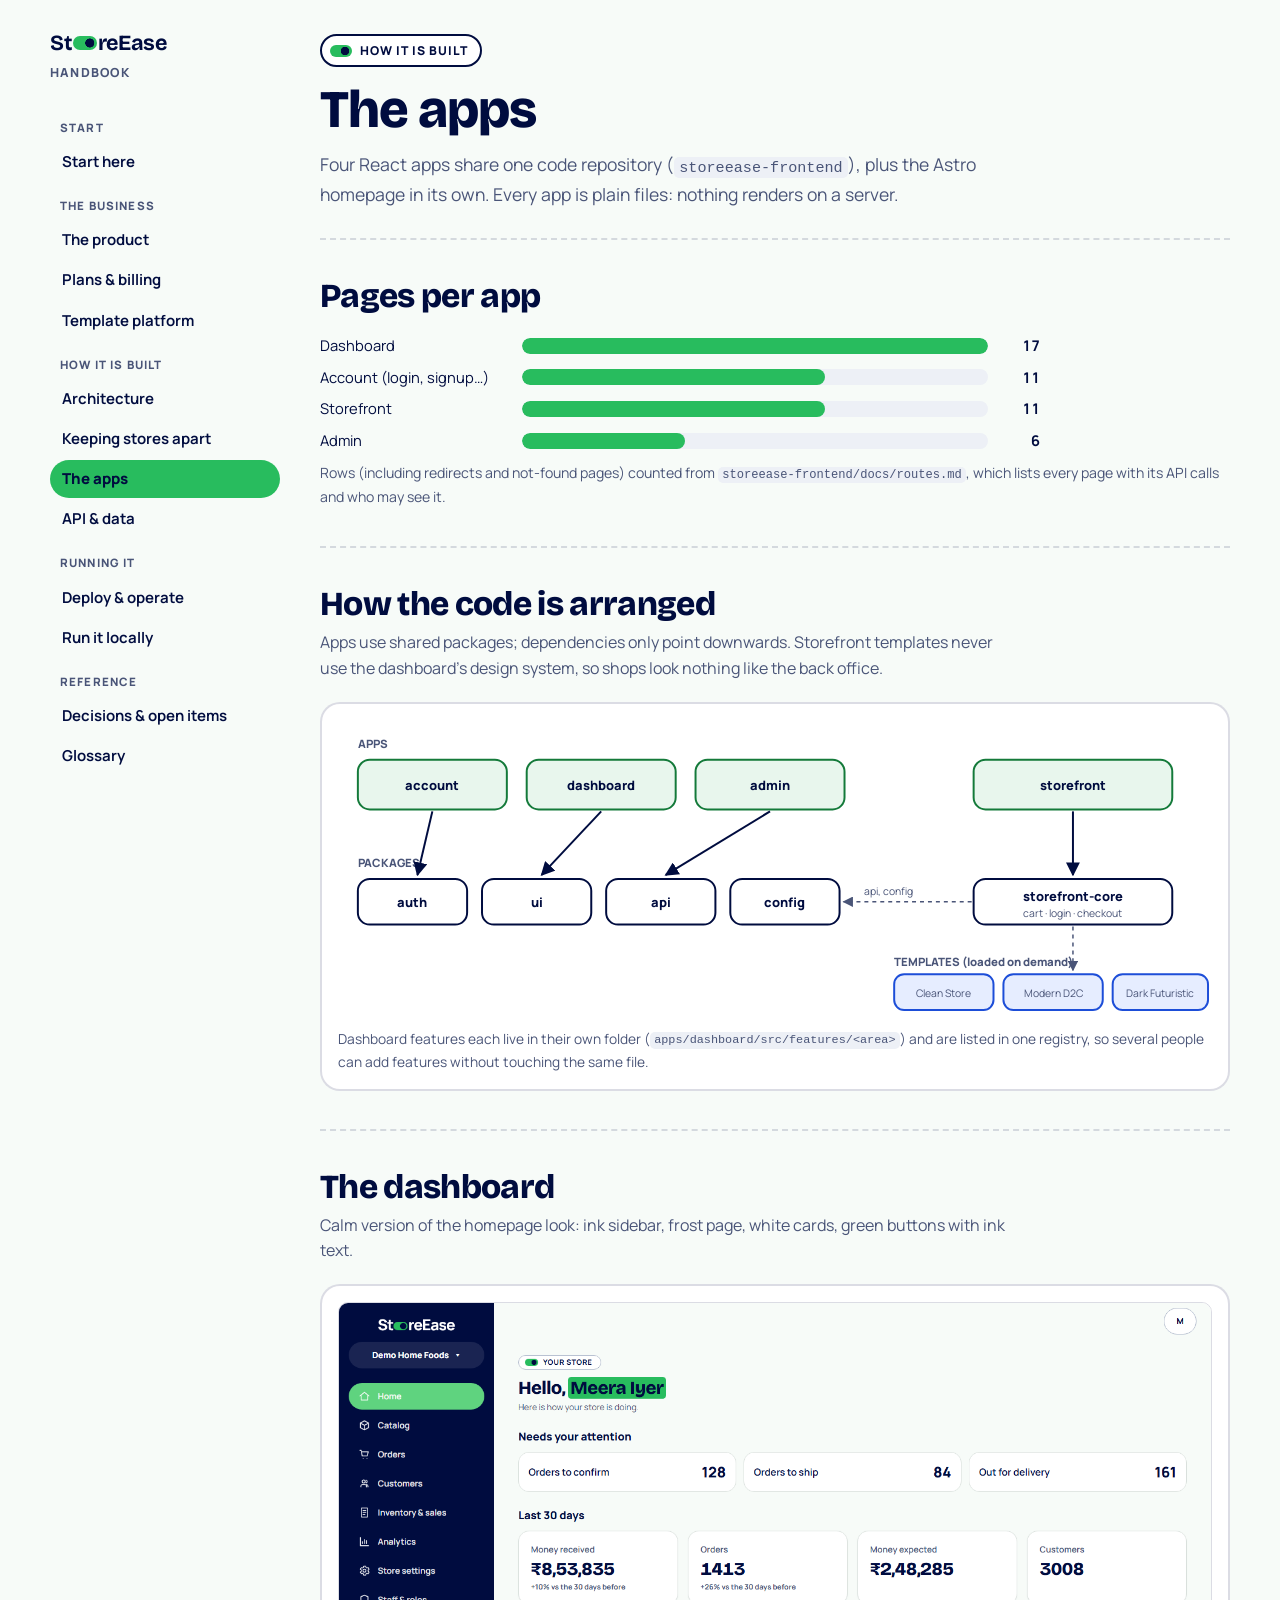
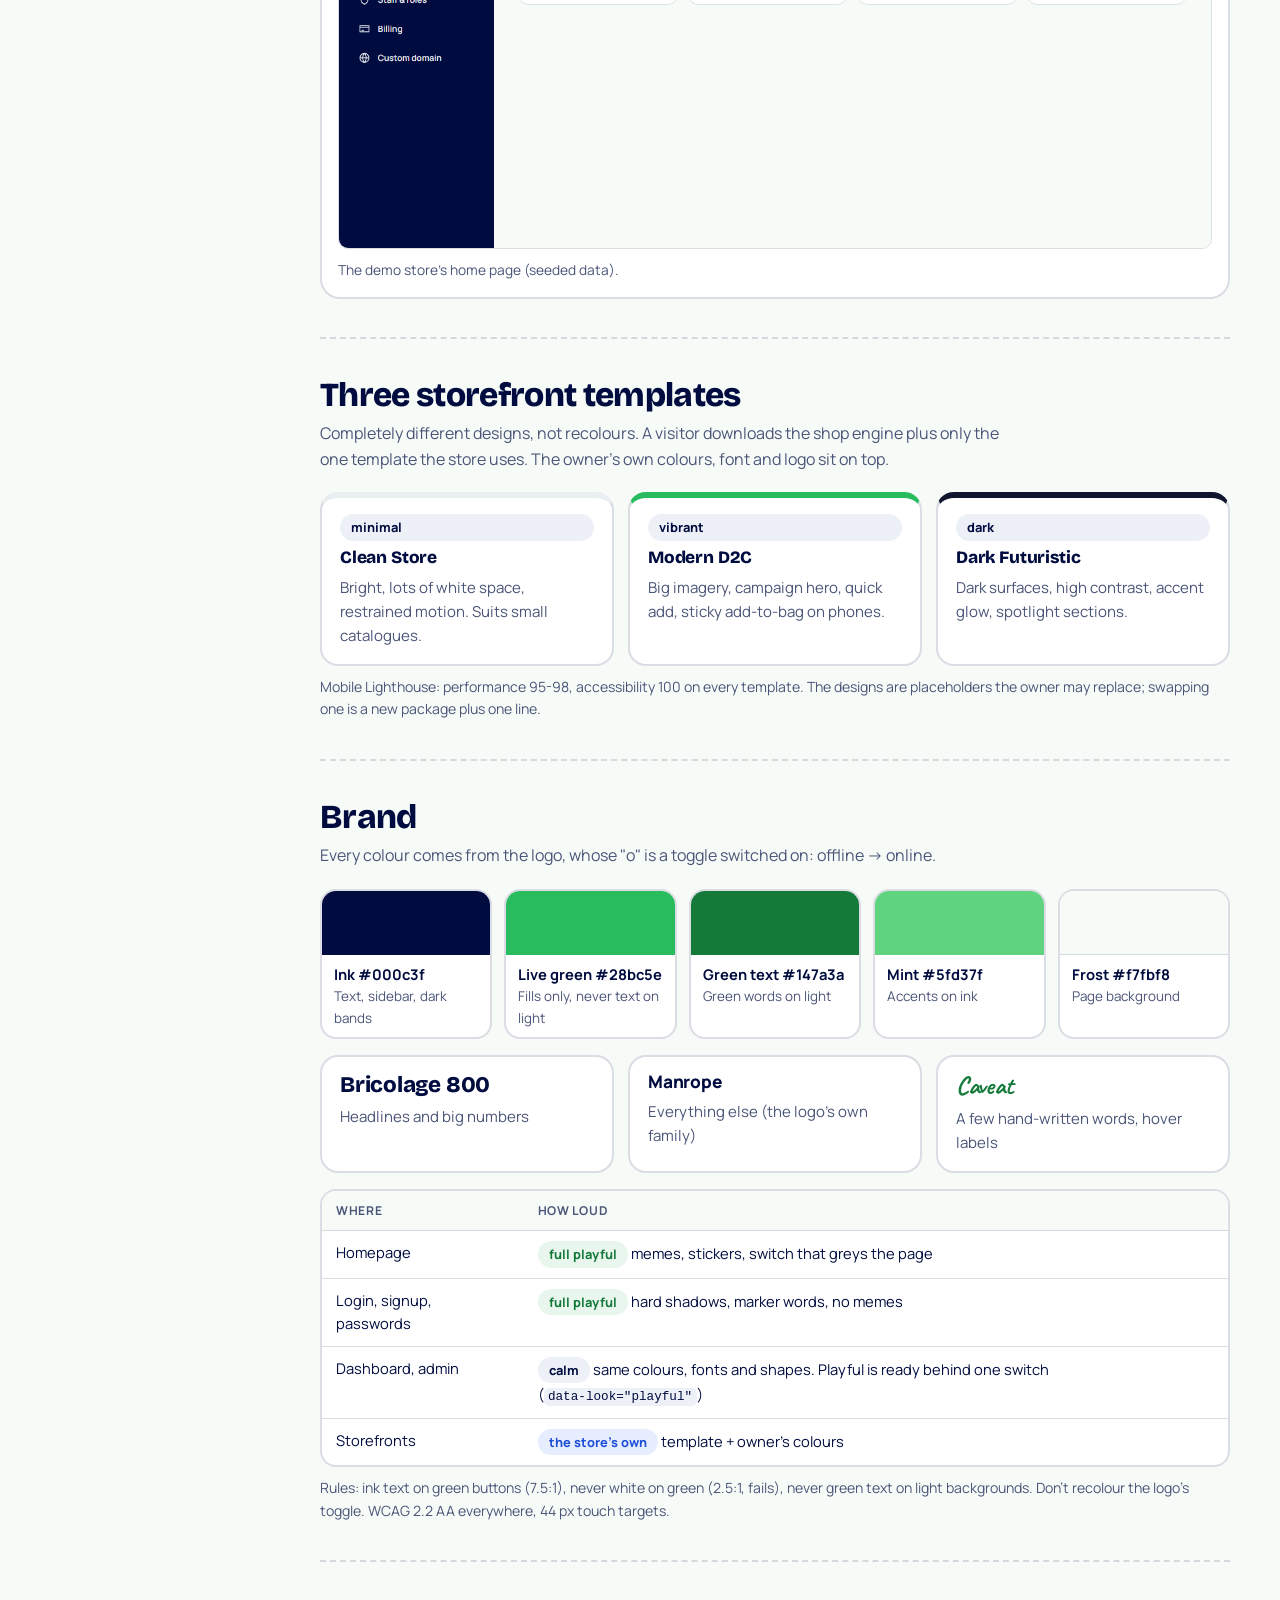
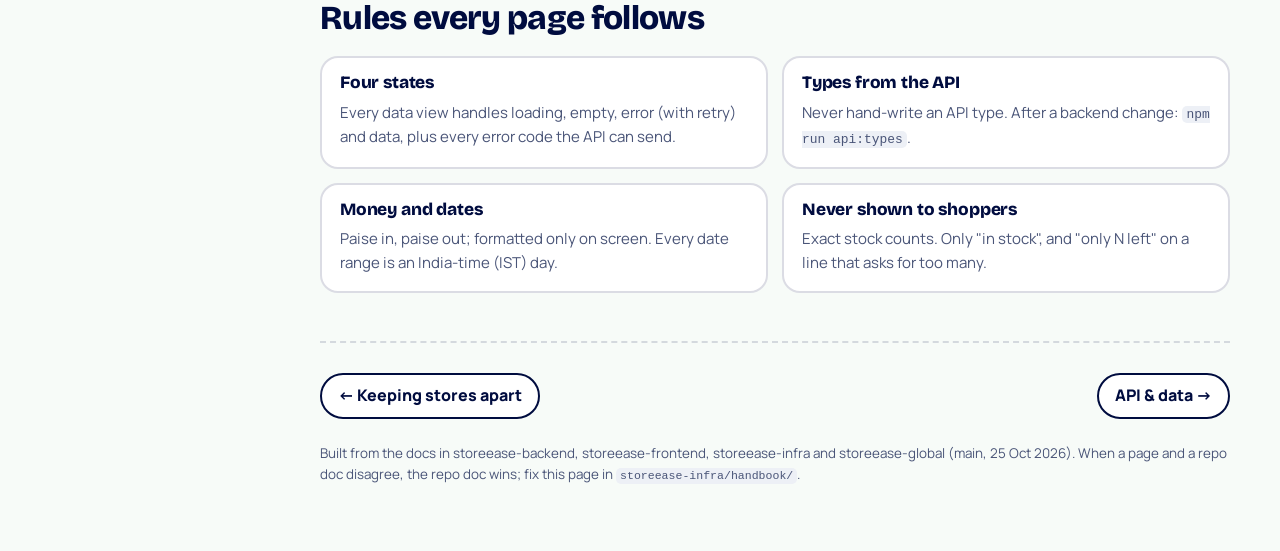
==== commit 92f9a34e: "Template platform page (planned) New page template-platform.html: the plan for partners with working" ====
--- a/apps.html
+++ b/apps.html
@@ -19,6 +19,7 @@
 <div class="grp">The business</div>
 <a href="product.html">The product</a>
 <a href="pricing.html">Plans & billing</a>
+<a href="template-platform.html">Template platform</a>
 <div class="grp">How it is built</div>
 <a href="architecture.html">Architecture</a>
 <a href="tenancy.html">Keeping stores apart</a>
@@ -42,9 +43,9 @@
 <section>
   <div class="sec-head"><h2>Pages per app</h2></div>
   <div class="bars" role="list">
-    <div class="bar" role="listitem"><span>Dashboard</span><div class="t"><i style="width:100%"></i></div><b>18</b></div>
-    <div class="bar" role="listitem"><span>Account (login, signup…)</span><div class="t"><i style="width:61%"></i></div><b>11</b></div>
-    <div class="bar" role="listitem"><span>Storefront</span><div class="t"><i style="width:72%"></i></div><b>13</b></div>
+    <div class="bar" role="listitem"><span>Dashboard</span><div class="t"><i style="width:100%"></i></div><b>17</b></div>
+    <div class="bar" role="listitem"><span>Account (login, signup…)</span><div class="t"><i style="width:65%"></i></div><b>11</b></div>
+    <div class="bar" role="listitem"><span>Storefront</span><div class="t"><i style="width:65%"></i></div><b>11</b></div>
     <div class="bar" role="listitem"><span>Admin</span><div class="t"><i style="width:35%"></i></div><b>6</b></div>
   </div>
   <p class="muted small" style="margin-top:10px">Rows (including redirects and not-found pages) counted from <code>storeease-frontend/docs/routes.md</code>, which lists every page with its API calls and who may see it.</p>
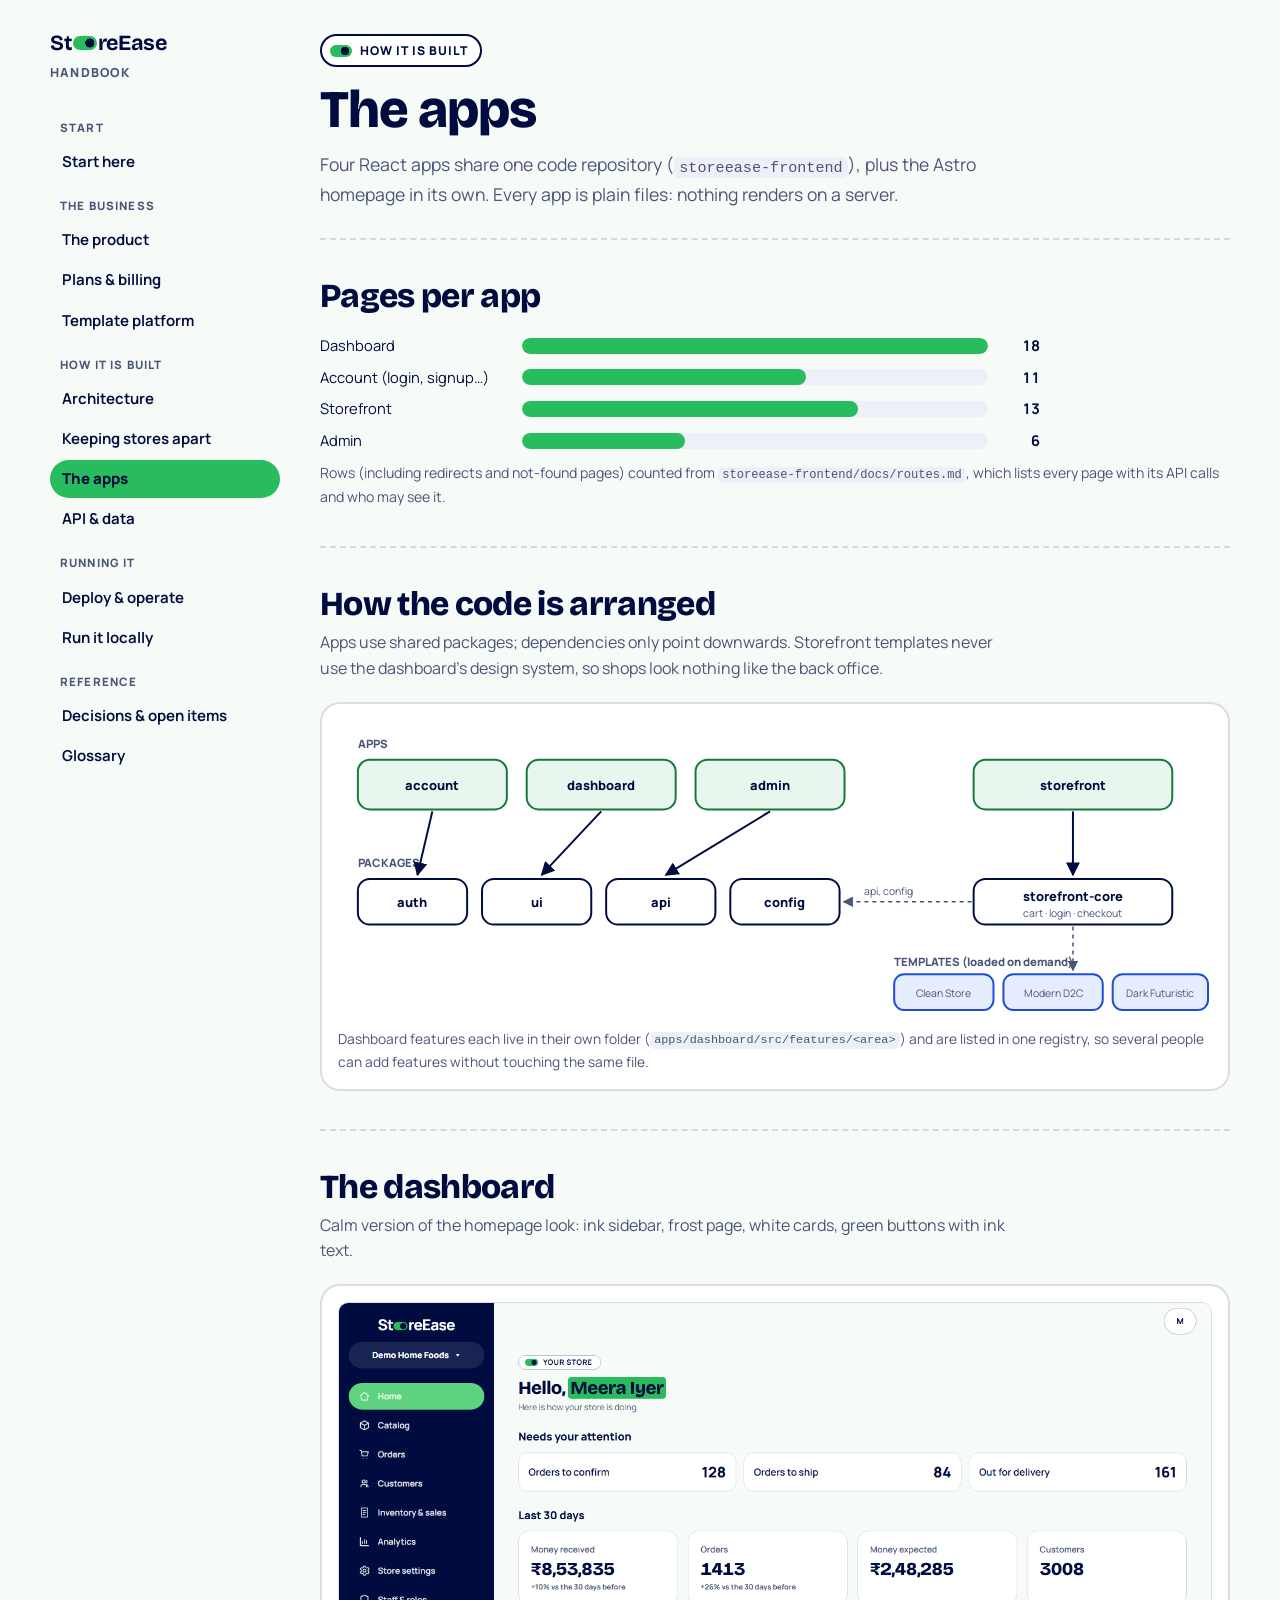
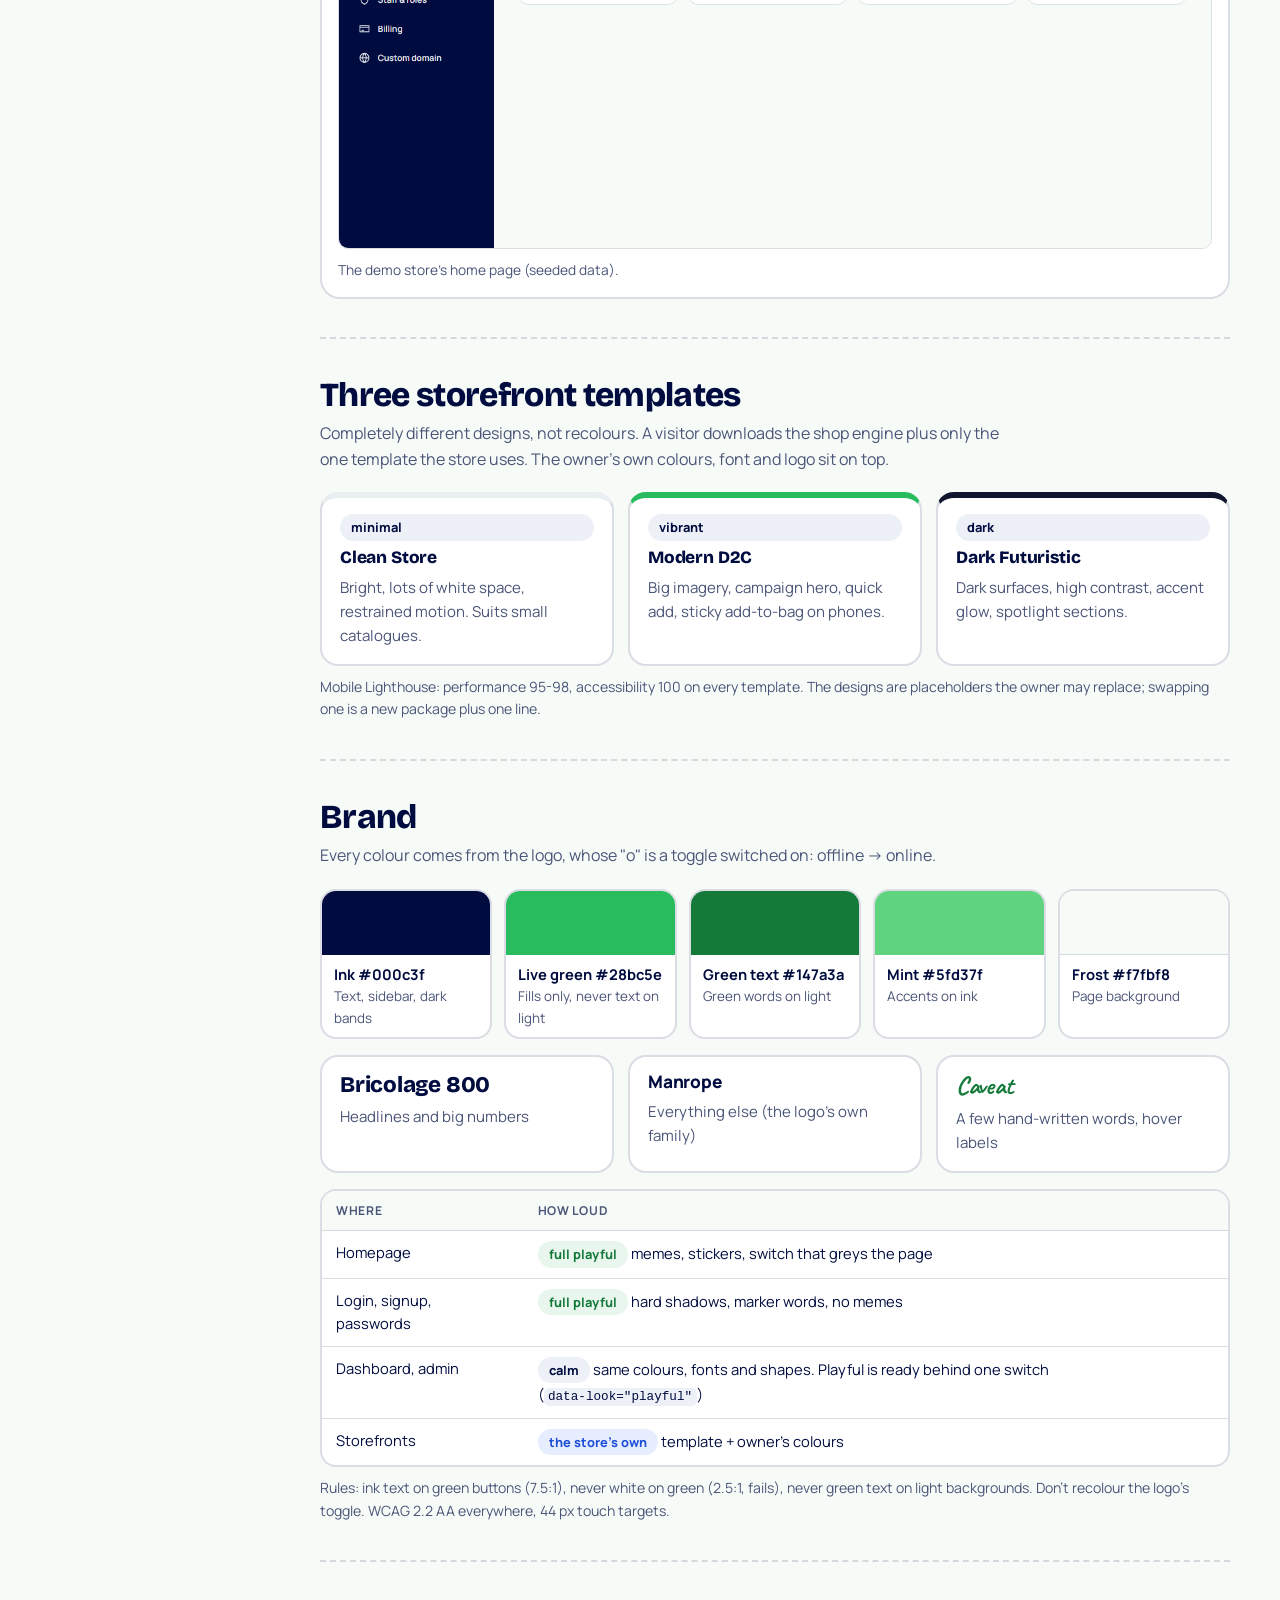
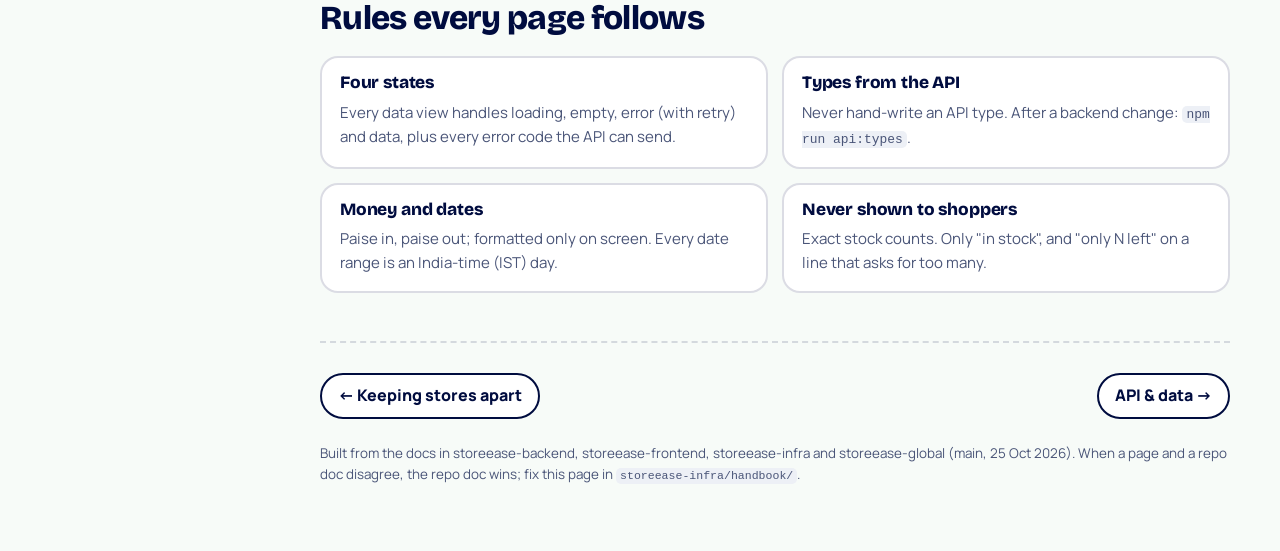
==== commit ce229183: "Merge pull request #9 from StoreEase-Dev/docs/template-platform Template platform page (planned)" ====
--- a/apps.html
+++ b/apps.html
@@ -43,9 +43,9 @@
 <section>
   <div class="sec-head"><h2>Pages per app</h2></div>
   <div class="bars" role="list">
-    <div class="bar" role="listitem"><span>Dashboard</span><div class="t"><i style="width:100%"></i></div><b>17</b></div>
-    <div class="bar" role="listitem"><span>Account (login, signup…)</span><div class="t"><i style="width:65%"></i></div><b>11</b></div>
-    <div class="bar" role="listitem"><span>Storefront</span><div class="t"><i style="width:65%"></i></div><b>11</b></div>
+    <div class="bar" role="listitem"><span>Dashboard</span><div class="t"><i style="width:100%"></i></div><b>18</b></div>
+    <div class="bar" role="listitem"><span>Account (login, signup…)</span><div class="t"><i style="width:61%"></i></div><b>11</b></div>
+    <div class="bar" role="listitem"><span>Storefront</span><div class="t"><i style="width:72%"></i></div><b>13</b></div>
     <div class="bar" role="listitem"><span>Admin</span><div class="t"><i style="width:35%"></i></div><b>6</b></div>
   </div>
   <p class="muted small" style="margin-top:10px">Rows (including redirects and not-found pages) counted from <code>storeease-frontend/docs/routes.md</code>, which lists every page with its API calls and who may see it.</p>
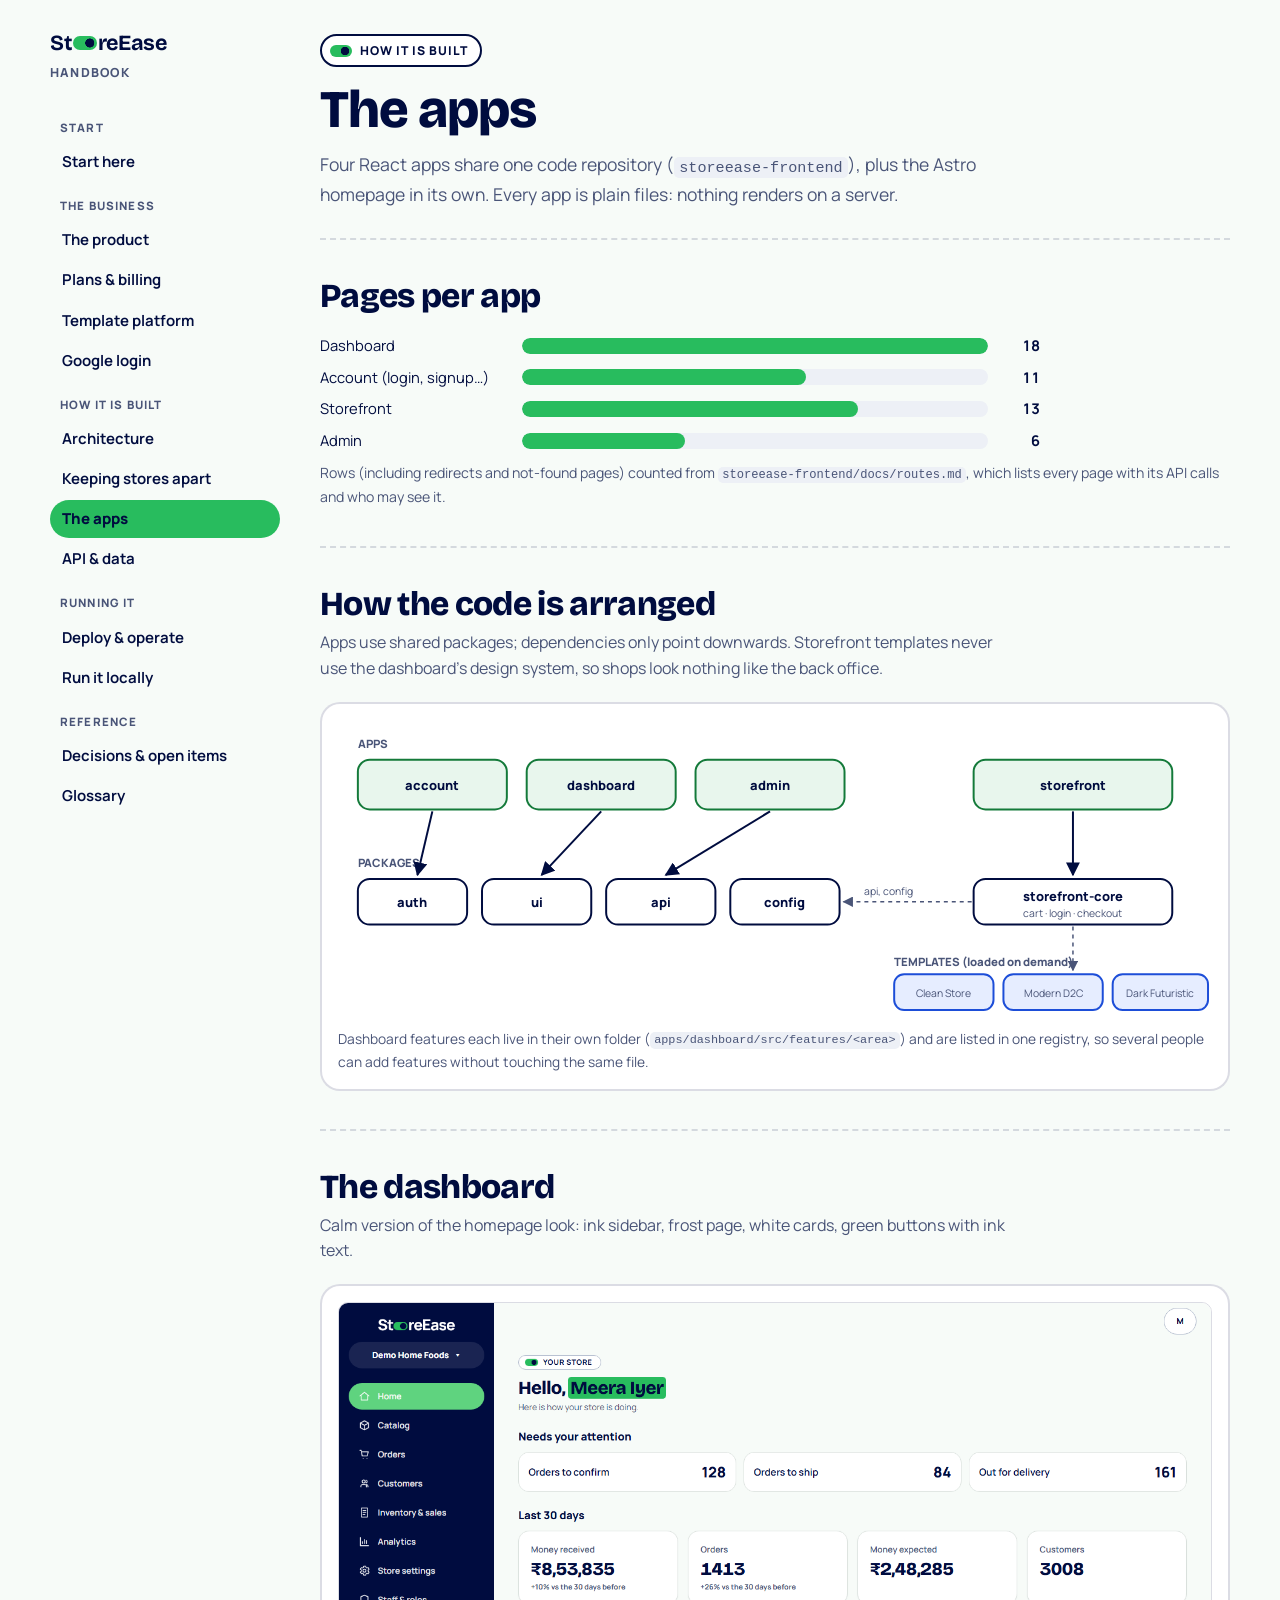
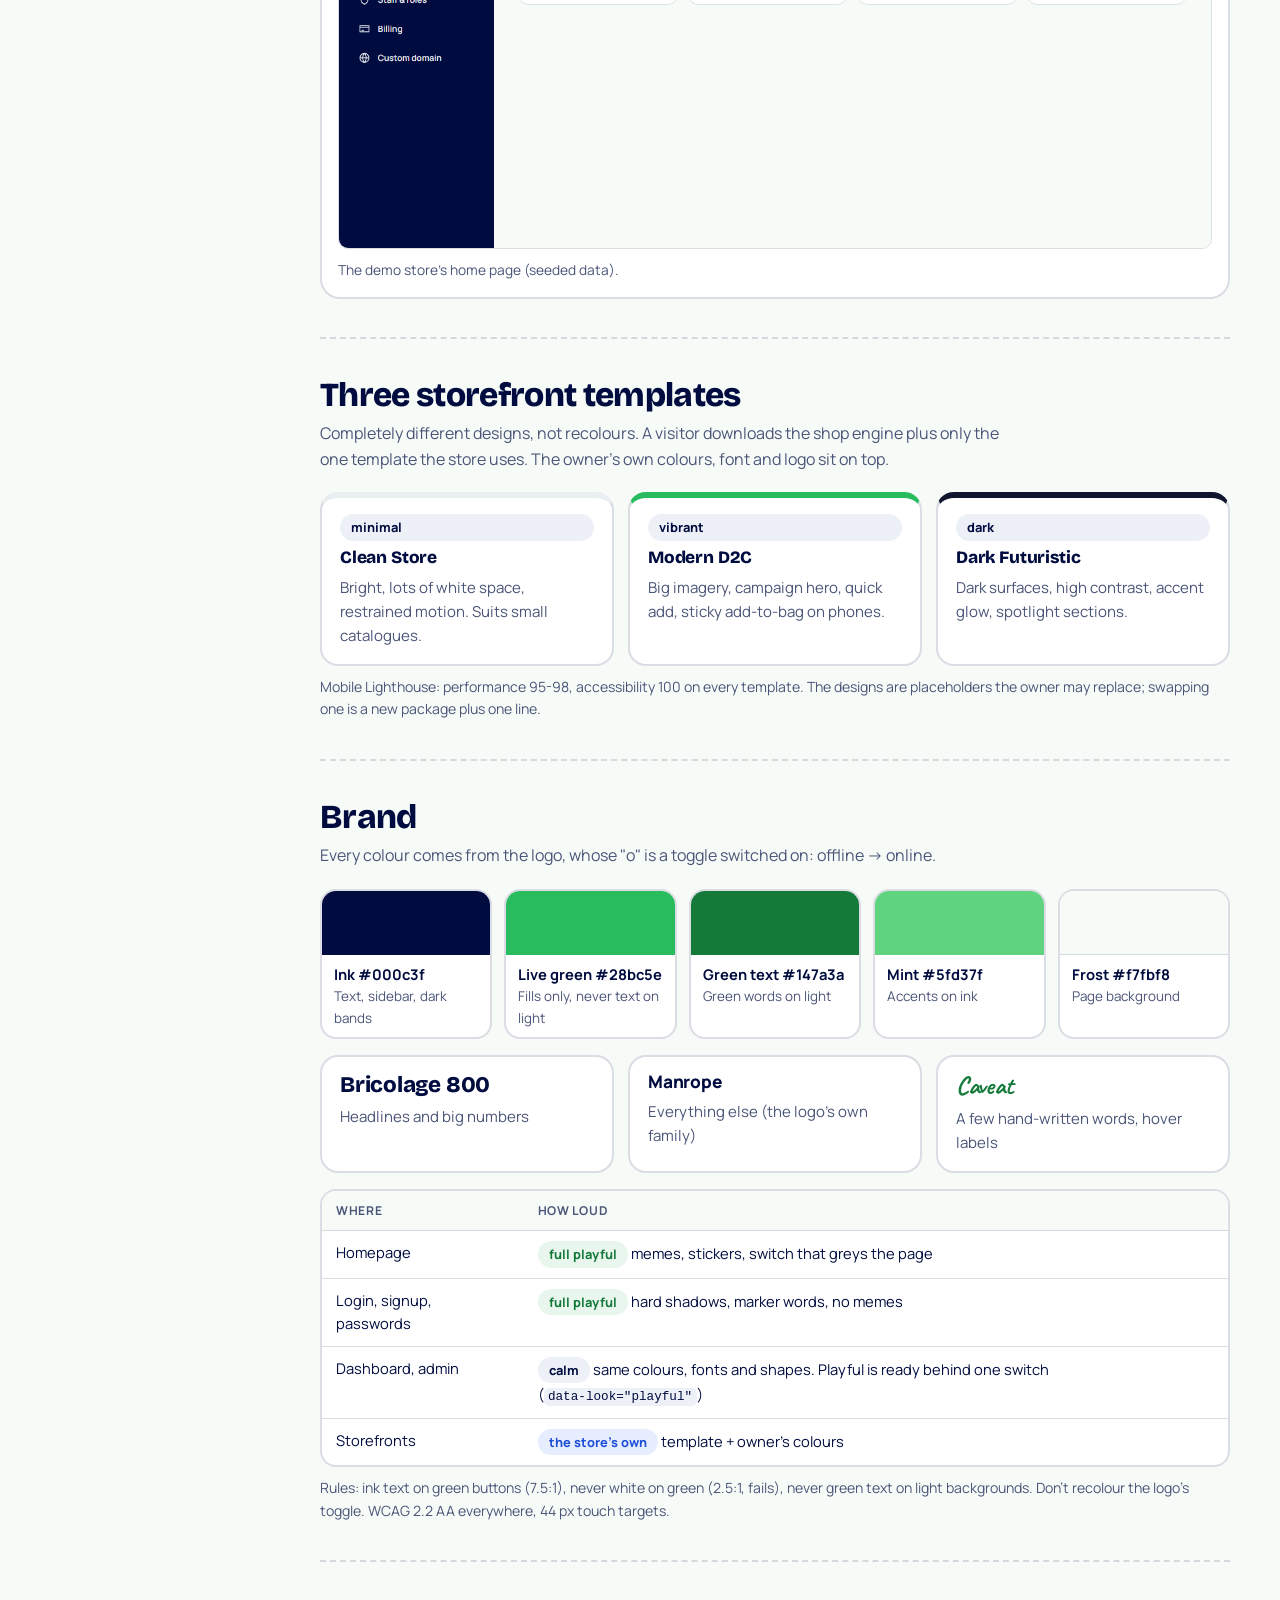
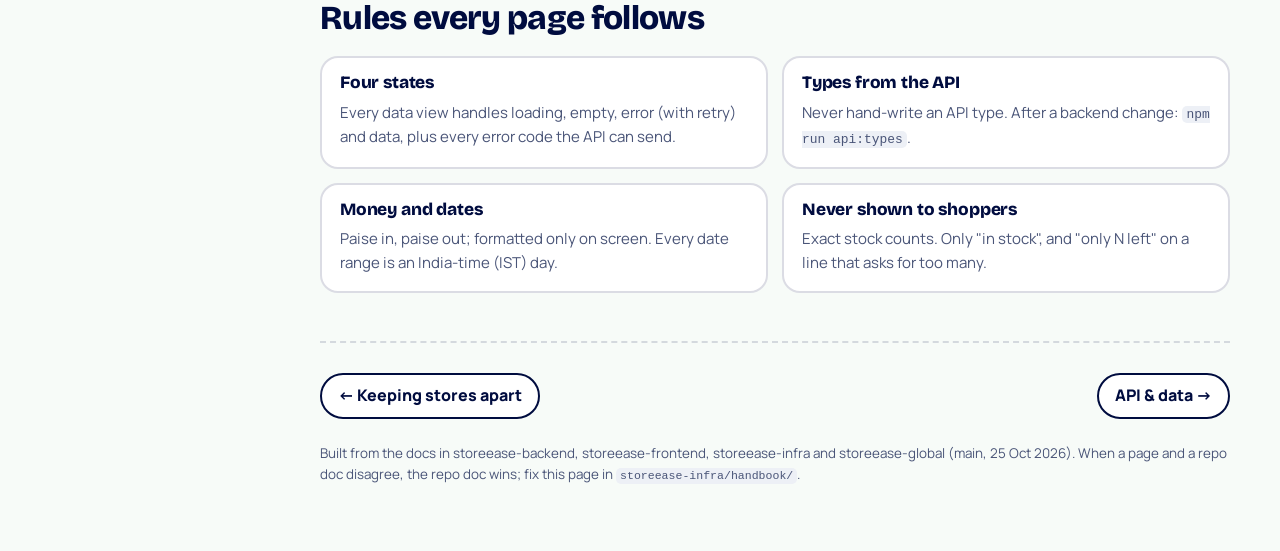
==== commit 23ac3567: "Google login page (planned) New page google-login.html: Continue with Google for owners and staff, w" ====
--- a/apps.html
+++ b/apps.html
@@ -20,6 +20,7 @@
 <a href="product.html">The product</a>
 <a href="pricing.html">Plans & billing</a>
 <a href="template-platform.html">Template platform</a>
+<a href="google-login.html">Google login</a>
 <div class="grp">How it is built</div>
 <a href="architecture.html">Architecture</a>
 <a href="tenancy.html">Keeping stores apart</a>
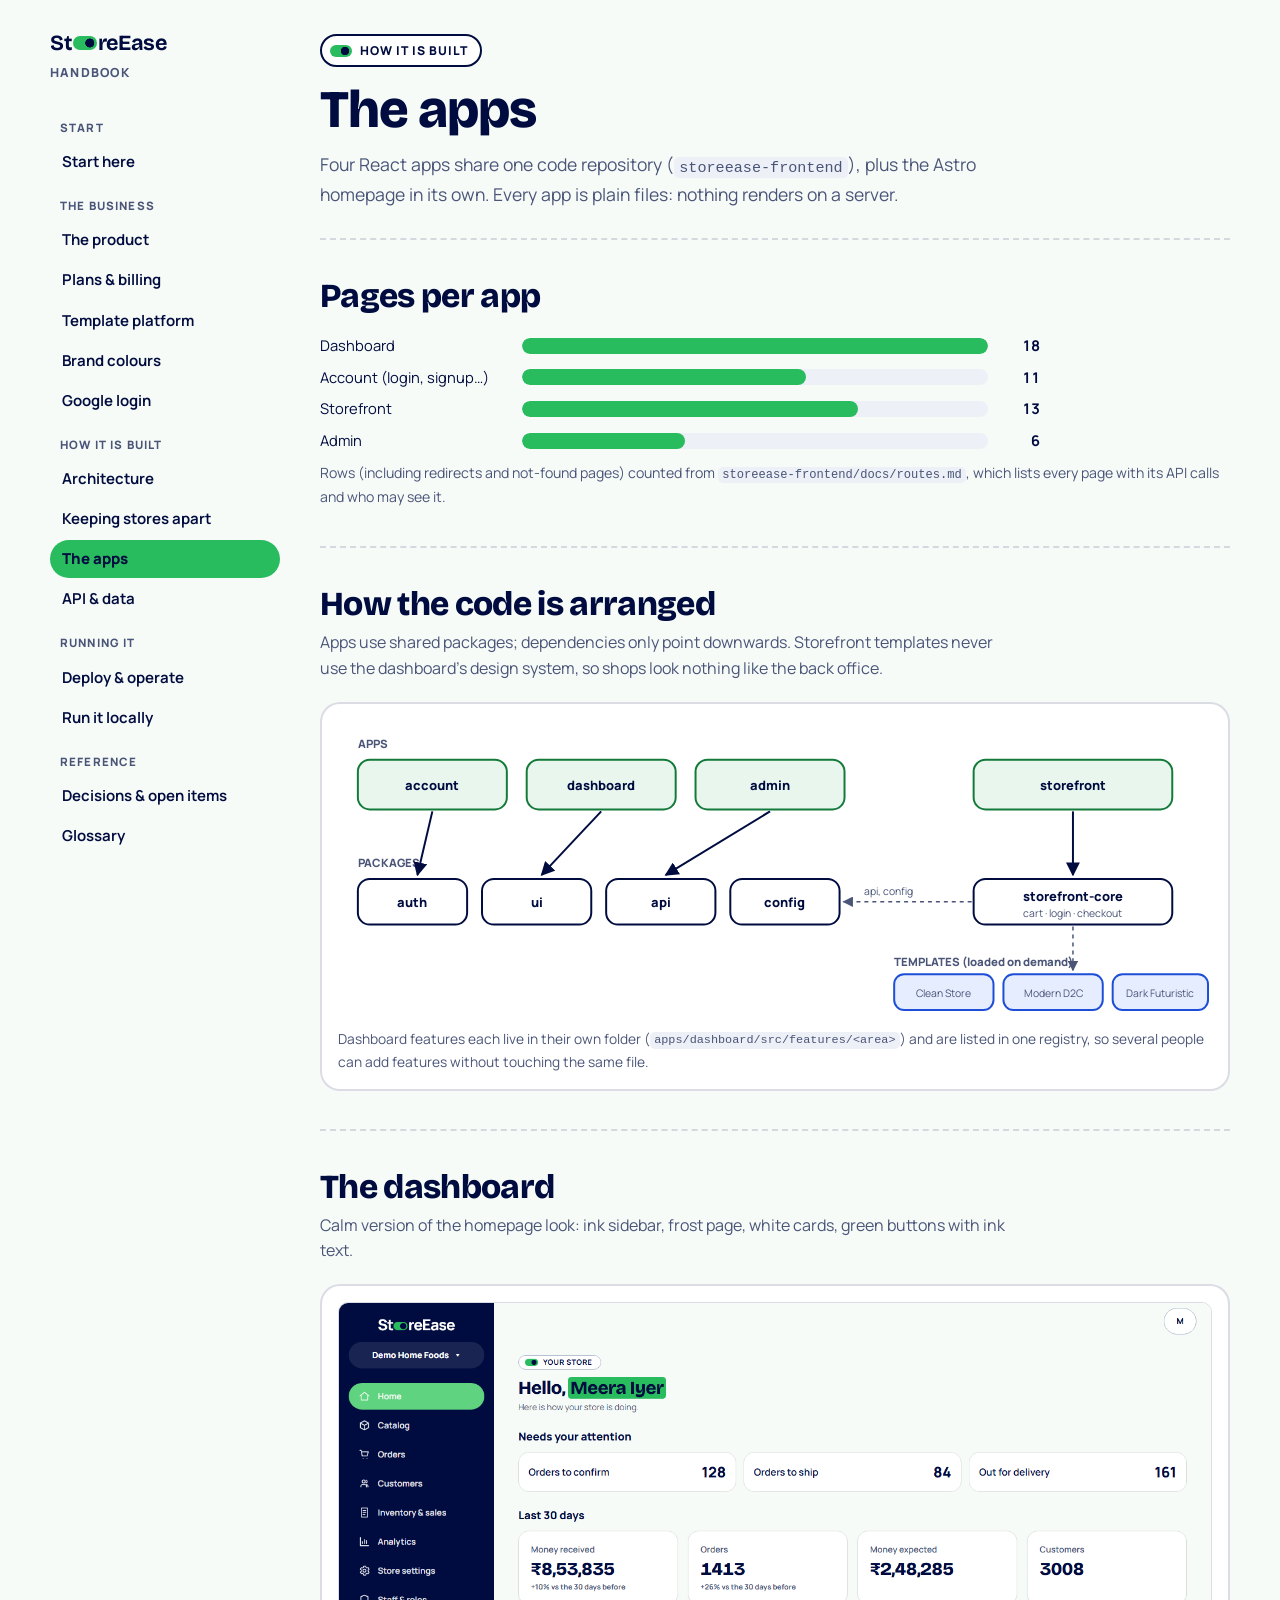
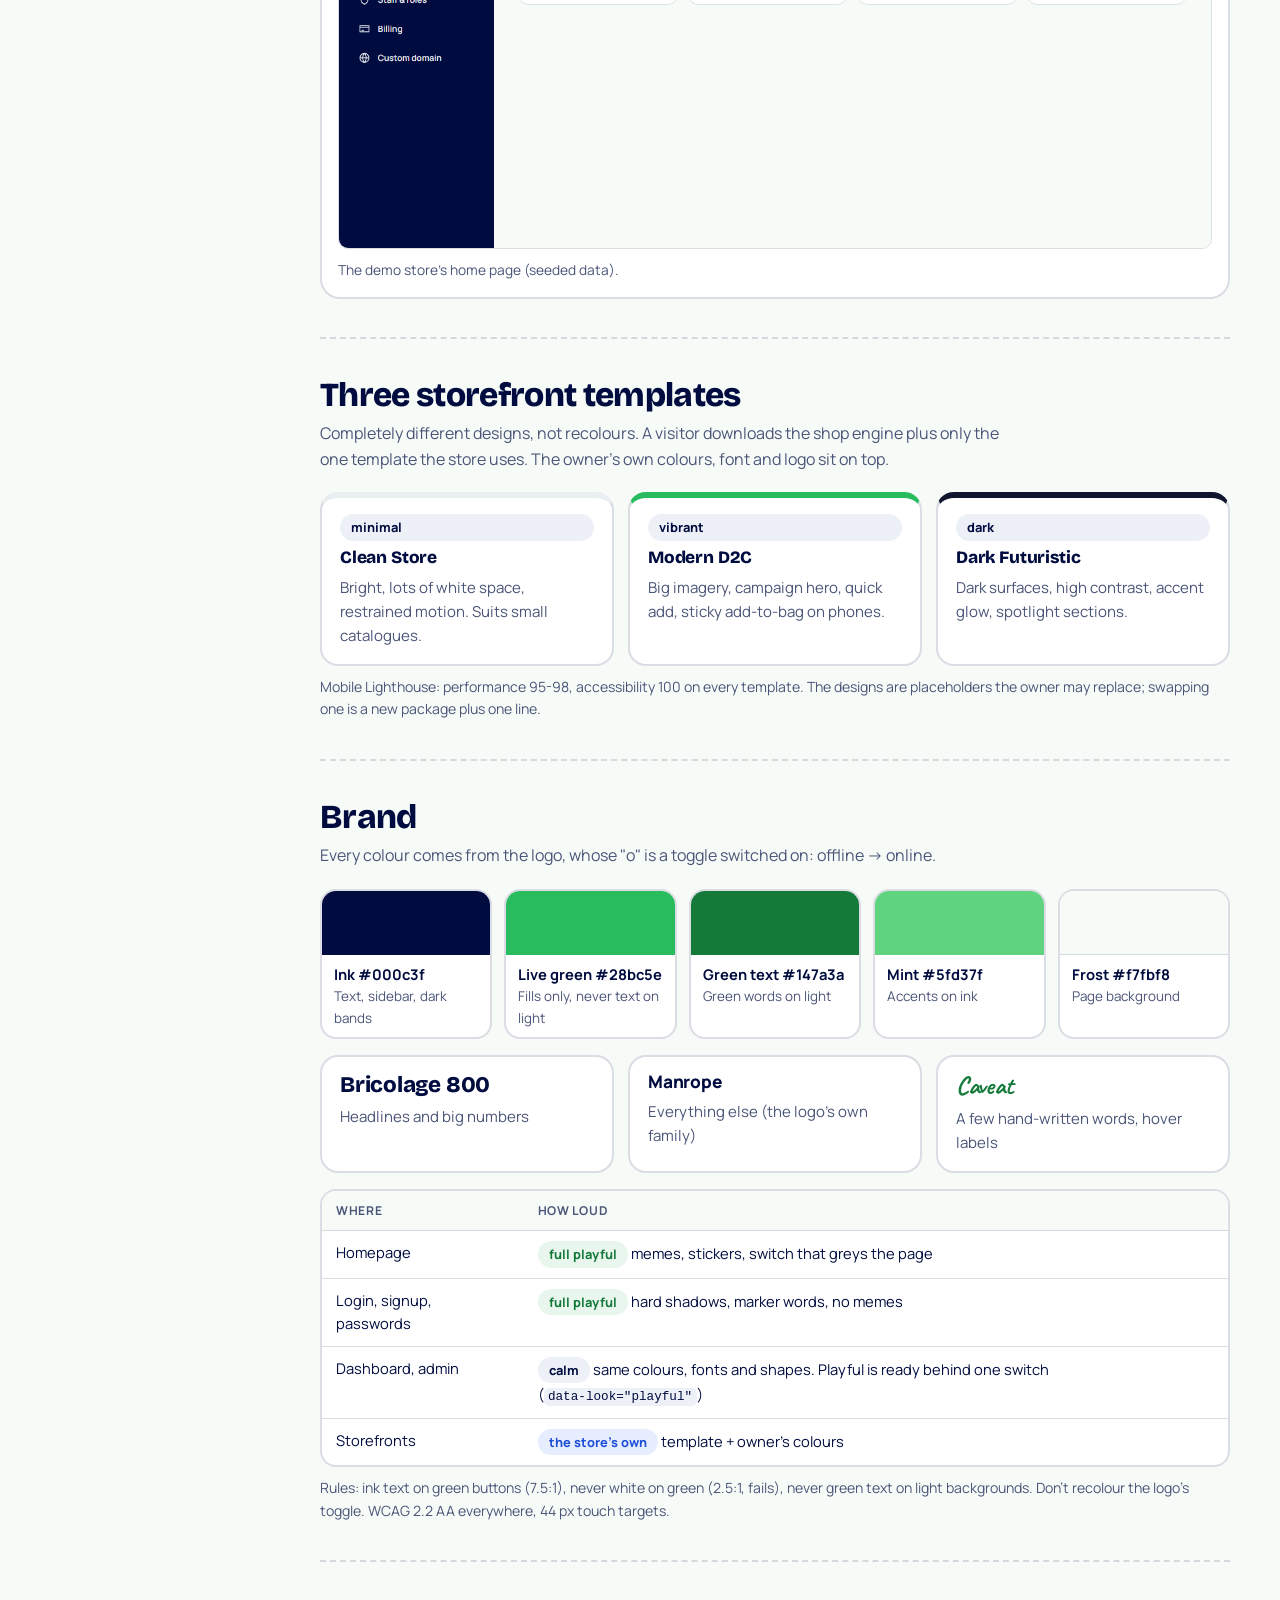
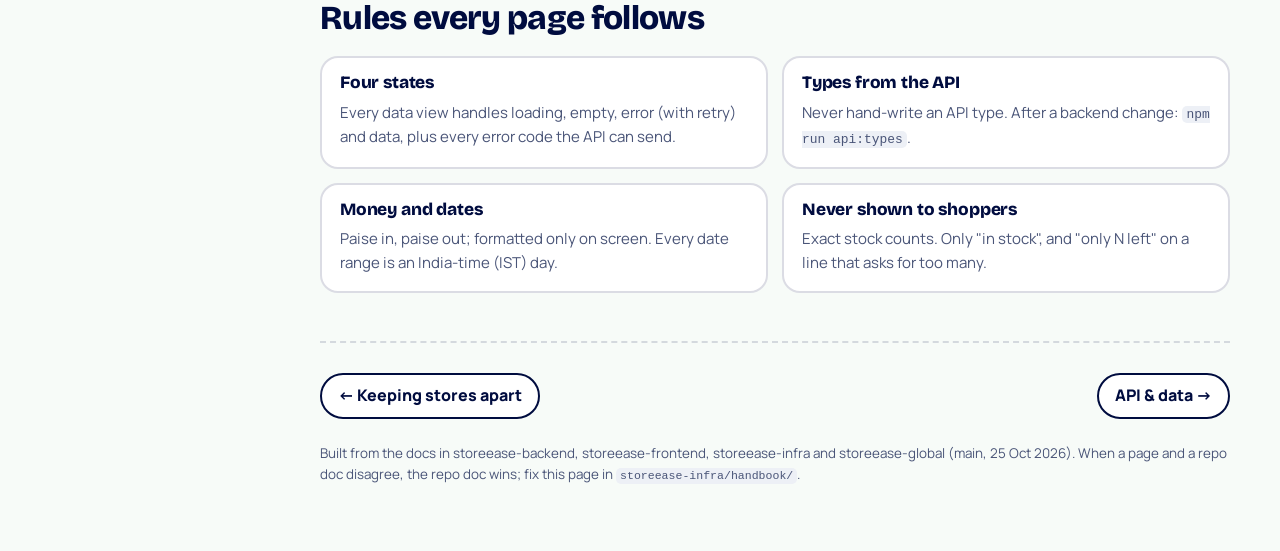
==== commit 255431d7: "Brand colours page (proposal for review) How templates get the shop's own colours: the owner picks o" ====
--- a/apps.html
+++ b/apps.html
@@ -20,6 +20,7 @@
 <a href="product.html">The product</a>
 <a href="pricing.html">Plans & billing</a>
 <a href="template-platform.html">Template platform</a>
+<a href="brand-colours.html">Brand colours</a>
 <a href="google-login.html">Google login</a>
 <div class="grp">How it is built</div>
 <a href="architecture.html">Architecture</a>
